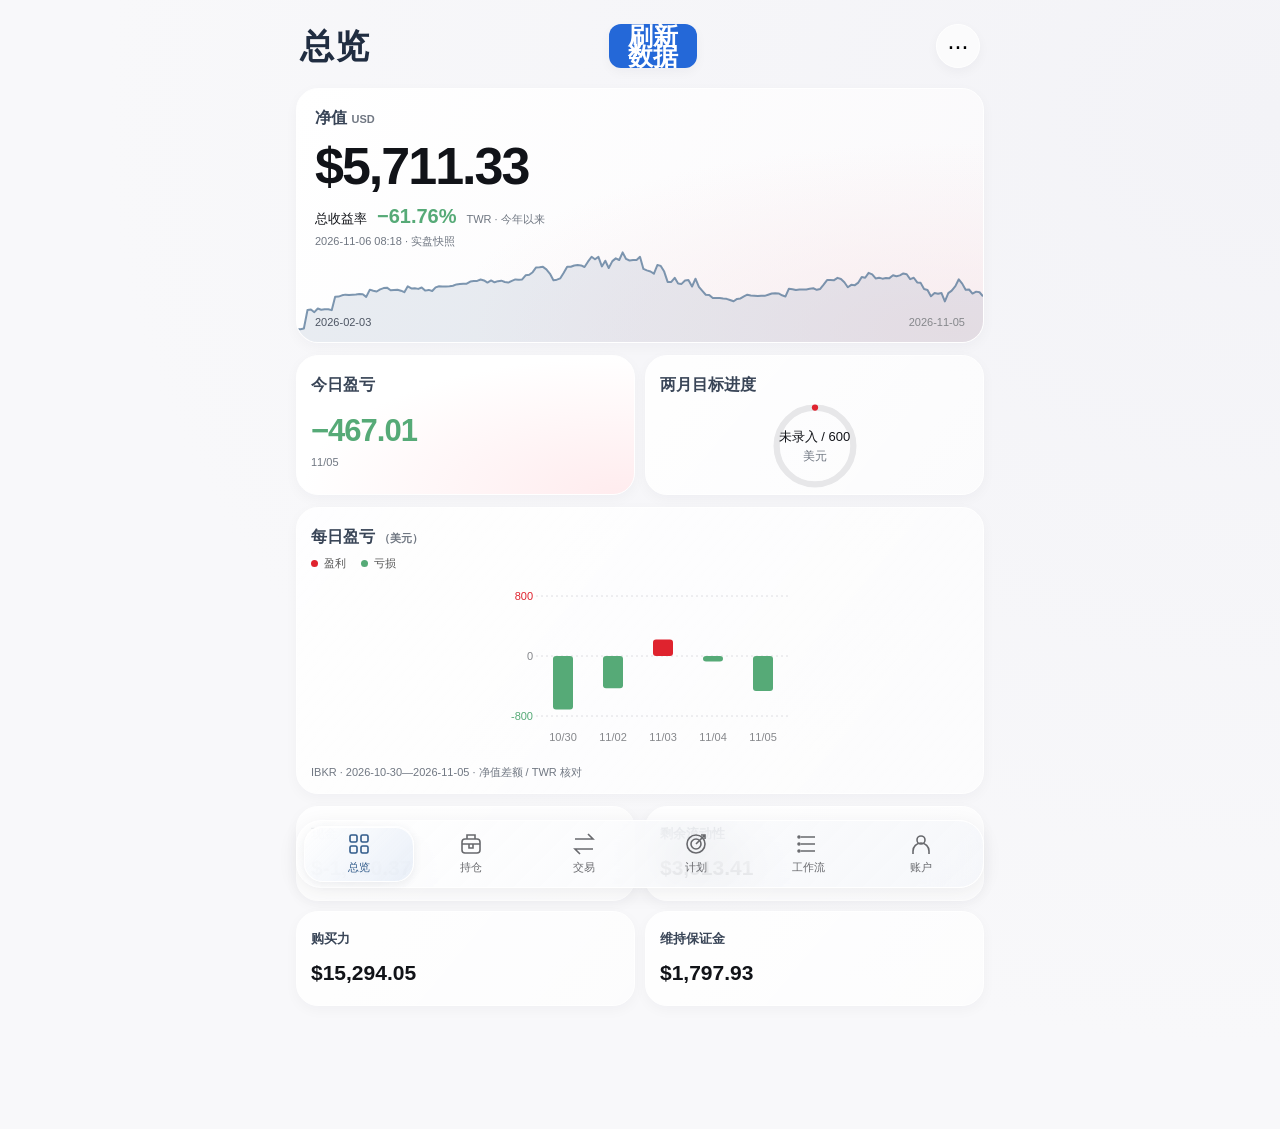
==== index.html @ 6531b828 "Publish 2026-11-06" ====
<!doctype html>
<html lang="zh-CN"><head><meta charset="utf-8"><meta name="viewport" content="width=device-width,initial-scale=1,viewport-fit=cover"><title>IBKR 回本看板</title><link rel="icon" href="data:,"><link rel="stylesheet" href="style.css"></head>
<body><main>
<header><h1 id="heading">总览</h1><button id="refresh" type="button">刷新数据</button><button id="more" aria-label="查看账户">···</button></header>
<section id="overview" class="page">
<article class="card nav-card"><svg id="nav-curve" viewBox="0 0 340 150" preserveAspectRatio="none" role="img" aria-label="今年以来每日净值曲线"></svg><div class="label">净值 <small>USD</small></div><strong id="nav">—</strong><div class="return-row">总收益率 <strong id="total-return"></strong><small>TWR · 今年以来</small></div><div class="source" id="nav-source"></div><div class="between" id="history-range"></div></article><div class="pair"><article class="card today"><div class="label">今日盈亏</div><strong id="pnl">—</strong><small id="pnl-date"></small></article><article class="card goal"><div class="label">两月目标进度</div><div class="ring"><svg viewBox="0 0 120 120"><circle cx="60" cy="60" r="49"/><circle id="ring-progress" cx="60" cy="60" r="49"/></svg><div><b id="goal-value">— / 600</b><small>美元</small></div></div></article></div>
<article class="card chart-card"><div class="label">每日盈亏 <small>（美元）</small></div><div class="legend"><i class="red"></i>盈利 <i class="green"></i>亏损</div><div id="daily-chart"><div id="bubble" hidden></div><svg id="bars" viewBox="0 0 340 180" aria-label="每日盈亏柱状图"></svg></div><p class="source" id="daily-source"></p></article><div id="overview-metrics" class="pair"></div>

</section>
<section id="holdings" class="page" hidden><div class="section-heading">持仓快照 <small>2026-10-29</small></div><div id="positions"></div></section>
<section id="trades" class="page" hidden><div class="section-heading">最近成交 <small id="trade-count"></small></div><p class="source">北京时间（UTC+8）· USD · 分笔成交完整保留</p><div id="executions"></div><button id="trade-more" class="load-more">更多 · 查看更早成交</button><div id="older-executions"></div><p id="trade-source" class="source"></p></section>
<section id="plan" class="page" hidden><div class="section-heading">今日交易计划 <small id="plan-date"></small></div><div id="trade-cards" class="pair"></div><div class="section-heading">两月计划 <small>10/30–12/30</small></div><article class="card progress-card"><div class="progress-track"><div id="progress-fill"></div></div><div class="between"><span id="plan-progress">收益未录入</span><span>目标日期 12/30</span></div><h2>基准 $300–600</h2><p>挑战 $2,000 <span class="muted">· 1R = $30</span></p></article><div class="section-heading">周里程碑</div><article class="card" id="weeks"></article></section>
<section id="workflow" class="page" hidden>
<div class="section-heading">操作工作流 <small>交易日 SOP</small></div><div class="pair workflow-summary"><article class="card"><div class="label">风控</div><p>1R = $30；每晚最多 2 笔；日亏损止损 $60。</p><p>禁止交易、做空或减持长期持仓 QQQ 与 GOOGL；会话不健康不开新仓。</p></article><article class="card"><div class="label">节奏 · 北京时间</div><p>交易日约 20:00 开始夜盘值守，成交即时报；盘前、收盘后同步看板。</p><p>每天 08:30 私聊日报；周六周复盘代替早报。</p></article></div>
<div class="section-heading">七步时间线</div><div class="workflow-timeline">
<article class="card workflow-step"><span class="step-number">1</span><h2>盘前研究与计划</h2><ul><li>华尔街美股专家 / AI 调研候选，CEO 汇总当日交易计划并写入看板。</li><li>2026-10-30 至 2026-12-30：基准 $300–600，挑战 $2,000；1R = $30。</li><li>只统计团队经 CEO 核准后执行的成交；用户本人交易不计入两月进度。</li></ul><button data-goto="plan">查看今日交易计划 →</button></article>
<article class="card workflow-step"><span class="step-number">2</span><h2>登录与会话</h2><ul><li>交易日需要可用的 Client Portal 会话。</li><li>把手机挑战码数字发给用户；用户在 IBKR Mobile（头像 → Two-Factor Authentication）生成应答并回复后再填入登录，不截图给用户。</li><li>登录后保持有界面浏览器窗口打开；确认会话就绪后再 init。会话不健康时不得开新仓。</li></ul></article>
<article class="card workflow-step"><span class="step-number">3</span><h2>核准与自动下单</h2><ul><li>只有 CEO 核准的交易单才能下；执行端通过已登录会话使用 Client Portal Web API 自动提交括号单 / 保护单。</li><li>括号子单只用 parentId，不加 isSingleGroup；提交后及成交后 60 秒内核实保护有效。</li><li>每晚最多 2 笔；日亏损上限 $60。避开开盘后前 15 分钟和收盘前 60 分钟；VWAP＋量能确认后等回踩再进。</li><li>兑现收益并限制耗时：1R 减半、余仓止损移至保本。可整股分批时分成两份独立 bracket，第一份目标 1R，第二份目标 2R；第一份确认成交后，将第二份止损改到余仓实际入场均价附近。</li><li>禁止交易、做空或减持用户长期持有的 QQQ 和 GOOGL；PDT 限制已解除。</li><li>成交后立刻私聊通知用户，不攒到早报。</li></ul></article>
<article class="card workflow-step"><span class="step-number">4</span><h2>盘中值守</h2><ul><li>交易日约 20:00（北京时间）开始夜盘值守；成交或故障立刻汇报。</li><li>盈利要落袋，避免浮盈变亏。</li></ul></article>
<article class="card workflow-step"><span class="step-number">5</span><h2>看板同步</h2><ul><li>盘前、收盘后同步净值、持仓和盈亏到回本页。</li></ul></article>
<article class="card workflow-step"><span class="step-number">6</span><h2>盘后复盘</h2><ul><li>对照计划与实际成交；已实现盈亏按标的拆开看来源。</li><li>每天 08:30 私聊汇报账户结果和计划进度；周六由周复盘代替。</li></ul><button data-goto="trades">查看最近成交 →</button><button data-goto="account" data-target="source-card">查看盈亏来源 / 复盘 →</button></article>
<article class="card workflow-step"><span class="step-number">7</span><h2>每周复盘</h2><ul><li>周六用周复盘代替早报。</li><li>历史账单复盘：1x 正股历史胜率较好；主要亏损来自 2x ETF 追高与死扛。历史复盘不代表当前胜率。</li></ul><button data-goto="account" data-target="legacy-review">查看旧版账单复盘 →</button></article>
</div></section>
<section id="account" class="page" hidden><div class="section-heading">账户指标 <small>USD</small></div><article class="card" id="account-metrics"></article><div class="section-heading">分析亏损和盈利来源</div><article class="card" id="source-card"><p class="source">IBKR 今年以来成交 · 按标的汇总券商已实现盈亏；不含未实现盈亏，不等同账户总收益。</p><p class="src-net">已实现净额 <b id="source-total">—</b></p><h3 class="donut-title">盈利来源</h3><div class="donut-wrap"><svg id="profit-donut" class="src-donut" viewBox="0 0 120 120" role="img" aria-label="已实现盈利来源环形图"></svg><div class="donut-center"><small>盈利合计</small><b id="profit-total">—</b></div></div><div id="profit-legend" class="src-legend"></div><h3 class="donut-title">亏损来源</h3><div class="donut-wrap"><svg id="loss-donut" class="src-donut" viewBox="0 0 120 120" role="img" aria-label="已实现亏损来源环形图"></svg><div class="donut-center"><small>亏损合计</small><b id="loss-total">—</b></div></div><div id="loss-legend" class="src-legend"></div><button id="source-more" class="load-more" aria-expanded="false">更多 · 查看全部标的明细</button><div id="source-detail" hidden><h2>已实现亏损来源</h2><div id="loss-sources"></div><h2>已实现盈利来源</h2><div id="profit-sources"></div></div><details id="legacy-review"><summary>旧版账单复盘</summary><p>旧版记录：1x 正股（META / GOOG / TSLA / DELL）历史胜率高；主要亏损来自 2x ETF 追高与死扛。</p><p class="source">恢复自 site_bak_redo/index.html 的账单教训与已实现来源模块。属于历史复盘，不代表当前胜率；上方数值已用本次真实成交更新。</p></details></article></section><p id="status" role="status"></p><div id="refresh-toast" role="status" aria-live="polite" hidden></div></main>
<nav class="tabs" aria-label="主导航"><button data-page="overview" aria-selected="true"><svg viewBox="0 0 24 24"><rect x="3" y="3" width="7" height="7" rx="1.5"/><rect x="14" y="3" width="7" height="7" rx="1.5"/><rect x="3" y="14" width="7" height="7" rx="1.5"/><rect x="14" y="14" width="7" height="7" rx="1.5"/></svg>总览</button><button data-page="holdings"><svg viewBox="0 0 24 24"><rect x="3" y="7" width="18" height="14" rx="3"/><path d="M8 7V3h8v4M3 12h18M10 12v4h4v-4"/></svg>持仓</button><button data-page="trades"><svg viewBox="0 0 24 24"><path d="M3 7h18l-5-5M21 17H3l5 5"/></svg>交易</button><button data-page="plan"><svg viewBox="0 0 24 24"><circle cx="12" cy="12" r="9"/><circle cx="12" cy="12" r="5"/><path d="m12 12 9-9M17 3h4v4"/></svg>计划</button><button data-page="workflow" aria-selected="false"><svg viewBox="0 0 24 24"><path d="M5 5h14M5 12h14M5 19h14"/><circle cx="3" cy="5" r="1"/><circle cx="3" cy="12" r="1"/><circle cx="3" cy="19" r="1"/></svg>工作流</button><button data-page="account" aria-selected="false"><svg viewBox="0 0 24 24"><circle cx="12" cy="8" r="4"/><path d="M4 22v-3a8 8 0 0 1 16 0v3"/></svg>账户</button></nav><script src="app.js"></script></body></html>
---- style.css ----
:root{--red:#df232e;--green:#56aa77;--blue:#3478ed;--muted:#85878b;--ink:#111318}*{box-sizing:border-box;min-width:0}body{margin:0;background:radial-gradient(at 100% 10%,#f3f3f7,transparent 65%),#f8f8fa;color:var(--ink);font:15px/1.5 -apple-system,BlinkMacSystemFont,"Segoe UI","Microsoft YaHei","PingFang SC",sans-serif}main{max-width:720px;margin:auto;padding:30px 16px 115px}header{display:flex;align-items:center;justify-content:space-between;margin:0 4px 20px}h1{font-size:34px;line-height:1.2;margin:0;letter-spacing:1px}button{font:inherit;cursor:pointer}header button{border:1px solid white;background:#ffffffa8;box-shadow:0 4px 12px #2020300a;border-radius:50%;width:42px;height:42px;font-size:25px;line-height:20px}h2{font-size:18px;margin:16px 0 3px}p{margin:8px 0}.card{background:linear-gradient(130deg,#ffffffed,#ffffffa0);border:1px solid #fff;border-radius:22px;padding:17px 14px;margin:12px 0;box-shadow:0 4px 14px #25253709;overflow:hidden}.label{font-size:16px;color:#4d4f53}.nav-card{height:210px;padding:20px;position:relative;background:radial-gradient(ellipse at 96% 95%,#f7e4e7aa,transparent 55%),linear-gradient(120deg,#fff,#faf9fb)}.nav-card>strong{display:block;font-size:52px;letter-spacing:-2px;line-height:1.25;margin-top:13px;font-weight:650}.source,small{font-size:11px;color:var(--muted)}.nav-foot{display:flex;justify-content:space-between;font-size:11px;color:var(--muted);margin-top:18px}.pair{display:grid;grid-template-columns:1fr 1fr;gap:10px}.pair>.card{margin:0}.today,.goal{height:154px}.today{background:radial-gradient(ellipse at 95% 100%,#ffe5e8bb,transparent 70%),#fff}.today>strong{display:block;font-size:31px;letter-spacing:-1px;margin-top:20px;line-height:1.2}.today>small{display:block;margin-top:5px}.profit{color:var(--red)}.loss{color:var(--green)}.ring{width:106px;height:106px;margin:2px auto 0;position:relative}.ring svg{width:100%;height:100%;transform:rotate(-90deg)}.ring circle{fill:none;stroke:#e7e7e9;stroke-width:8}.ring #ring-progress{stroke:var(--red);stroke-linecap:round;stroke-dasharray:0 308}.ring>div{position:absolute;inset:0;display:flex;flex-direction:column;align-items:center;justify-content:center}.ring b{font-size:15px;font-weight:500}.ring small{font-size:12px}.chart-card{margin-top:12px;padding-bottom:12px}.legend{display:flex;align-items:center;gap:6px;font-size:11px;color:#555;margin-top:6px}.legend i{width:7px;height:7px;border-radius:50%}.legend .green{margin-left:9px}.red{background:var(--red)}.green{background:var(--green)}#daily-chart{position:relative;margin-top:4px}#bars{width:100%;display:block;overflow:visible}#bars text{font:11px sans-serif;fill:#85878b}#bars .bar{cursor:pointer;transition:opacity .2s,transform .2s}#bars.selected .bar{opacity:.2}#bars.selected .bar.active{opacity:1}#bubble{position:absolute;z-index:2;left:50%;top:0;transform:translateX(-50%);background:#fff;padding:6px 12px;border-radius:12px;box-shadow:0 4px 15px #0001;font-size:13px;pointer-events:none;color:var(--red)}.tabs{position:fixed;z-index:5;bottom:max(12px,env(safe-area-inset-bottom));left:50%;transform:translateX(-50%);width:calc(100% - 32px);max-width:688px;display:grid;grid-template-columns:repeat(6,minmax(0,1fr));gap:2px;padding:5px 7px;background:#fffffff0;border:1px solid white;border-radius:25px;box-shadow:0 5px 20px #25253712;backdrop-filter:blur(15px)}.tabs button{border:0;background:transparent;color:#68696d;border-radius:19px;display:flex;align-items:center;flex-direction:column;gap:3px;min-height:56px;justify-content:center;font-size:12px}.tabs svg{width:24px;height:24px;fill:none;stroke:currentColor;stroke-width:1.6}.tabs button:first-child svg{fill:currentColor;stroke:none}.tabs button[aria-selected=true]{color:var(--red);background:#fce9ec}.tabs button[data-page=plan][aria-selected=true]{color:var(--blue);background:#edf2ff}.section-heading{font-size:18px;margin:23px 3px 12px;display:flex;align-items:center;justify-content:space-between}.section-heading:first-child{margin-top:0}.section-heading small{font-size:12px}.ticker{display:flex;align-items:center;gap:8px}.ticker b{background:#191a1d;color:white;border-radius:10px;padding:12px 7px;font-size:13px}.trade-card{padding:13px 10px;background:linear-gradient(130deg,#fff0f2,#fff)}.trade-card:nth-child(2){background:linear-gradient(130deg,#edf7f0,#fff)}.trade-card .ticker span{font-size:13px}.prices{display:grid;grid-template-columns:repeat(3,1fr);text-align:center;gap:2px;border-top:1px solid #ddd;margin-top:15px;padding-top:12px}.prices small{display:block;font-size:11px}.prices span{font-size:12px}.trade-card footer{font-size:11px;color:var(--green);text-align:center;margin-top:17px}.progress-card{background:linear-gradient(130deg,#f6f9ff,#fff)}.progress-track{height:16px;background:#e9ecf2;border-radius:20px;margin:2px 0 12px;overflow:hidden}#progress-fill{height:100%;background:var(--blue);transform-origin:left;transform:scaleX(0)}.between{display:flex;justify-content:space-between;font-size:11px;color:var(--blue)}.between span+span{color:var(--muted)}.muted{color:var(--muted)}#win-rate{font-size:13px}.week{display:flex;align-items:center;gap:10px;padding:12px 0;border-bottom:1px solid #eee;font-size:13px}.week:last-child{border:0}.week:before{content:'';width:14px;height:14px;border:1px solid #cbd2df;border-radius:50%;flex-shrink:0}.week small{margin-left:auto;text-align:right}.position{display:flex;justify-content:space-between;align-items:center}.position strong{font-size:19px}.position small{display:block}.metric{display:flex;justify-content:space-between;padding:9px 0;border-bottom:1px solid #eee}.raw{white-space:pre-wrap;overflow-wrap:anywhere;font:12px/1.7 inherit}summary{cursor:pointer;font-size:14px;min-height:26px}details[open]>summary{margin-bottom:12px}a{color:var(--blue)}[hidden]{display:none!important}:focus-visible{outline:2px solid var(--blue);outline-offset:4px}button:active{transform:scale(.97)}@media(prefers-reduced-motion:reduce){}@media(min-width:600px){main{padding-top:40px}.nav-card{height:240px}.nav-card>strong{font-size:64px}.today,.goal{height:175px}}

.week>div>small{display:block;margin:3px 0 0;text-align:left}

/* Mobile bounds and compact cards. */
.card{overflow-wrap:anywhere}.nav-card{height:174px;padding:17px 20px;isolation:isolate}.nav-card>strong{font-size:clamp(39px,12vw,52px);margin-top:7px}.nav-foot{margin-top:9px}.nav-card>:not(svg){position:relative;z-index:1}#nav-curve{position:absolute;inset:40px 0 8px;width:100%;height:120px;z-index:0;opacity:.30;pointer-events:none}#nav-curve path{fill:none;stroke:#438c62;stroke-width:3;stroke-linejoin:round}.nav-card strong{text-shadow:0 1px 6px white}.today,.goal{height:140px}.today>strong{margin-top:15px}.ring{width:94px;height:94px}.ring b{font-size:13px}.tabs{grid-template-columns:repeat(6,minmax(0,1fr))}.tabs button{font-size:11px}#trade-cards{display:block}.trade-card{padding:14px}.plan-row{display:grid;grid-template-columns:62px minmax(0,1fr);gap:8px;border-top:1px solid #ececef;margin-top:9px;padding-top:9px;font-size:12px;line-height:1.65}.plan-row small{font-size:12px;color:#74767b}.ticker span{font-weight:600}.section-heading{gap:8px;flex-wrap:wrap}.metric{gap:10px;flex-wrap:wrap}.metric b,.position strong{font-variant-numeric:tabular-nums}.position{gap:10px}.between{gap:8px;flex-wrap:wrap}#bars{max-height:110px}summary{overflow-wrap:anywhere}.source:empty{display:none}.week>div{flex:1}.week>small{flex-shrink:0}main{padding-top:24px}#pnl-date{font-size:10px}.nav-foot span{display:none}

#overview-metrics{margin-top:12px;row-gap:10px}#overview-metrics .label{font-size:13px}#overview-metrics strong{display:block;font-size:21px;margin-top:8px}.plan-row{line-height:1.55}#trade-cards .trade-card{margin-bottom:12px}

/* FIX4: physical touch targets and immediate chart feedback. */
#more{width:44px;height:44px;min-width:44px;min-height:44px}button,a,summary{min-width:44px;min-height:44px}#pnl-date{font-size:11px}.neutral{color:var(--muted)}#bars{max-height:none;height:180px}#bars text{fill:currentColor}#bars .bar{pointer-events:none;transition:none}#bars .bar-hit{cursor:pointer;fill:transparent}#bars.selected .bar{opacity:.3}#bars.selected .active .bar{opacity:1}#bubble{white-space:nowrap;max-width:100%;font-variant-numeric:tabular-nums}#daily-source{line-height:1.6;margin-bottom:0}

#bubble.profit{color:var(--red)}#bubble.loss{color:var(--green)}#bubble.neutral{color:var(--muted)}

/* FIX5: readable hierarchy and full historical chart. */
:root{--muted:#727680}.label{color:#394557;font-weight:600}.section-heading{color:#29394e;font-weight:650}h1{color:#202d41}.source,small{color:#707782}.tabs button[aria-selected=true]{color:#315b8a;background:#eaf0f8}.tabs button:first-child svg{fill:none;stroke:currentColor;stroke-width:1.6}.nav-card{height:174px}.history-card #nav-curve{position:static;display:block;width:100%;height:150px;opacity:1;pointer-events:auto}.history-card #nav-curve path{stroke:#547697;stroke-width:2;fill:none}.return-row{display:flex;align-items:baseline;gap:10px;margin-top:12px;font-size:13px;flex-wrap:wrap}.return-row strong{font-size:26px}.return-row small{font-size:11px}.history-card .between{color:#707782}.load-more{width:100%;border:1px solid #d3dce7;border-radius:14px;background:#edf2f8;color:#315b8a;padding:12px;margin:10px 0}.execution .between{font-size:16px;color:#27384b}.execution .side{font-size:12px;color:#576c85}.execution-pnl{display:flex;justify-content:space-between;gap:8px;margin:12px 0 6px;font-size:13px}.execution small{display:block}details{margin-top:18px}summary{display:flex;align-items:center;color:#315b8a}#account details p{font-size:13px;line-height:1.7}
:root{--muted:#85878b}
.section-heading>svg,.history-card>.label>svg{width:18px;height:18px;flex-shrink:0;fill:none;stroke:#547697;stroke-width:1.6;stroke-linecap:round;stroke-linejoin:round}.section-heading{justify-content:flex-start}.section-heading small{margin-left:auto}.history-card>.label{display:flex;align-items:center;gap:8px}

/* FIX6: merged NAV card, donut sources, compact trades, ticker logos. */
.nav-card{height:auto;min-height:220px;padding:17px 18px 12px;position:relative;isolation:isolate}.nav-card>:not(svg){position:relative;z-index:1}.nav-card #nav-curve{position:absolute;left:0;right:0;bottom:0;top:auto;inset:auto 0 0 0;width:100%;height:120px;opacity:1;z-index:0;pointer-events:none}.nav-card #nav-curve .area{fill:#547697;fill-opacity:.13;stroke:none}.nav-card #nav-curve .line{fill:none;stroke:#547697;stroke-width:2;vector-effect:non-scaling-stroke;stroke-opacity:.75}.nav-card>strong{margin-top:4px}.nav-card .return-row{margin-top:2px}.nav-card .return-row strong{font-size:20px}.nav-card #history-range{margin-top:34px;color:#4d5563}.nav-card .source{margin-top:2px}
.donut-wrap{position:relative;width:180px;height:180px;margin:8px auto 6px}.src-donut{width:100%;height:100%;transform:rotate(-90deg)}.src-donut circle{fill:none;stroke-width:16}.src-donut .track{stroke:#eceef1}.donut-center{position:absolute;inset:0;display:flex;flex-direction:column;align-items:center;justify-content:center}.donut-center b{font-size:20px;font-variant-numeric:tabular-nums}.legend-row{display:grid;grid-template-columns:10px minmax(0,1fr) auto auto;align-items:center;gap:8px;padding:7px 0;border-bottom:1px solid #eee;font-size:13px}.legend-row:last-child{border:0}.legend-row i{width:10px;height:10px;border-radius:50%}.legend-row strong{font-variant-numeric:tabular-nums}#source-detail h2{font-size:15px}
.execution{padding:9px 12px;margin:7px 0;border-radius:16px}.ex-head{display:flex;align-items:center;gap:8px;font-size:14px}.ex-head b{color:#27384b}.ex-head .side{font-size:11px;padding:1px 6px;border-radius:6px;background:#edf2f8;color:#576c85;flex-shrink:0}.ex-head .ex-qty{font-size:12px;color:#4d5563;flex:1;font-variant-numeric:tabular-nums;white-space:nowrap;overflow:hidden;text-overflow:ellipsis}.ex-head strong{margin-left:auto;font-size:14px;font-variant-numeric:tabular-nums;flex-shrink:0}.execution small{display:block;margin-top:2px;font-size:11px;line-height:1.4}
.ticker .logo,.ticker .logo-fallback{width:32px;height:32px;border-radius:50%;flex-shrink:0;object-fit:contain;background:#fff;box-shadow:0 0 0 1px #e4e6ea}.ticker .logo-fallback{display:inline-flex;align-items:center;justify-content:center;color:#fff;font-style:normal;font-weight:700;font-size:15px;box-shadow:none}
.nav-card{min-height:232px}.nav-card #nav-curve{height:96px}.nav-card #history-range{margin-top:64px}

/* FIX7: split donuts */.src-net{text-align:center;margin:4px 0 2px;font-size:14px}.src-net b{font-size:17px}.donut-title{font-weight:600;margin:12px 0 0}.donut-center b{font-size:18px}

/* FIX8: detailed holdings */.pf-head{display:flex;justify-content:space-between;align-items:baseline}.pf-head strong{font-size:24px;font-variant-numeric:tabular-nums}.mgrid{display:grid;grid-template-columns:1fr 1fr;gap:6px 14px;margin-top:10px}.mcell{display:flex;justify-content:space-between;gap:6px;border-bottom:1px solid #f0f1f3;padding:4px 0;font-size:13px}.mcell span{color:var(--muted);white-space:nowrap}.mcell b{font-variant-numeric:tabular-nums;text-align:right;overflow-wrap:anywhere}.pos-top{display:flex;justify-content:space-between;align-items:center;gap:8px}.pos-top small{display:block;color:var(--muted);font-size:12px}.pos-price{text-align:right}.pos-price strong{font-size:18px;font-variant-numeric:tabular-nums}.pos-price small.profit{color:var(--red)}.pos-price small.loss{color:var(--green)}

/* FIX9: trades grouped by US session date */.trade-day{margin-bottom:6px}.day-head{position:sticky;top:0;z-index:5;display:flex;align-items:baseline;gap:8px;padding:9px 4px 7px;background:rgba(248,248,250,.94);backdrop-filter:blur(8px);border-bottom:1px solid #e6e8ec;margin-bottom:8px}.day-head b{font-size:15px}.day-head .day-count{color:var(--muted);font-size:13px}.day-head strong{margin-left:auto;font-size:14px;font-variant-numeric:tabular-nums}

/* FIX9b: donut tap highlight */.src-donut .seg{cursor:pointer;transition:transform .2s ease,stroke-width .2s ease,opacity .2s ease;transform-box:view-box}.src-donut.has-sel .seg{opacity:.4}.src-donut.has-sel .seg.sel{opacity:1;stroke-width:21}.src-legend .legend-row{min-height:44px;cursor:pointer;border-radius:10px;transition:background .2s ease,opacity .2s ease}.src-legend .legend-row.sel{background:#f2f3f6}.src-legend:has(.sel) .legend-row:not(.sel){opacity:.55}.donut-center{pointer-events:none}.donut-center small{max-width:110px;text-align:center}@media (prefers-reduced-motion:reduce){.src-donut .seg,.src-legend .legend-row{transition:none}}

/* FIX10: selected segment keeps its color */.src-donut.has-sel .seg{opacity:.35}.src-donut.has-sel .seg.sel{opacity:1;stroke-width:21;filter:saturate(1.3) brightness(.88)}.src-donut .seg{transition:transform .2s ease,stroke-width .2s ease,opacity .2s ease,filter .2s ease}@media (prefers-reduced-motion:reduce){.src-donut .seg{transition:none}}

/* Account cards flow without reserved cells or doubled margins. */
#account{display:grid;grid-template-columns:minmax(0,1fr);gap:12px}#account>.card,#account>.section-heading{margin:0}#account>.card+.section-heading{margin-top:11px}


/* Liquid glass navigation: only the pill transform changes while scrubbing. */
.tabs{touch-action:none;user-select:none;-webkit-user-select:none;-webkit-touch-callout:none;isolation:isolate;background:linear-gradient(135deg,#ffffffd9,#f3f5f9bd);backdrop-filter:blur(24px) saturate(1.6);-webkit-backdrop-filter:blur(24px) saturate(1.6)}
.tab-pill{position:absolute;left:0;top:5px;bottom:5px;z-index:0;pointer-events:none;border-radius:19px;background:linear-gradient(135deg,#ffffffdf,#e2eaf6b8);border:1px solid #ffffffed;box-shadow:0 2px 9px #35465d16,inset 0 1px 0 #fff;transition:transform 280ms cubic-bezier(.2,1.35,.4,1);will-change:transform}
.tabs.is-dragging .tab-pill{transition:transform 65ms linear}
.tabs button{position:relative;z-index:1;min-width:0;white-space:nowrap;overflow:hidden;-webkit-tap-highlight-color:transparent}
.tabs button[aria-selected=true],.tabs button[data-page=plan][aria-selected=true]{background:transparent;color:#315b8a}
.tabs button:active{transform:none}
.card,button,summary,.legend-row{transition:transform 240ms cubic-bezier(.2,1.35,.4,1);-webkit-tap-highlight-color:transparent}
.card,button,summary,.legend-row{position:relative}
.card::after,button::after,summary::after,.legend-row::after{content:'';position:absolute;inset:0;border-radius:inherit;background:#93b2dc;opacity:0;pointer-events:none;transition:opacity 180ms ease}
.is-pressed{transform:scale(.97)}
.is-pressed::after{opacity:.08}
.tabs button::after{display:none}
.src-donut .seg{transition:transform 200ms ease,opacity 200ms ease}
.src-legend .legend-row{transition:transform 240ms cubic-bezier(.2,1.35,.4,1),opacity 200ms ease}
@media(prefers-reduced-motion:reduce){
 *,*:before,*:after{animation:none!important;transition:none!important}
 .is-pressed,button:active{transform:none}
}

.workflow-summary .card{font-size:13px}.workflow-summary p{margin:8px 0 0}.workflow-timeline{border-left:2px solid #dce5ef;margin-left:17px;padding-left:19px}.workflow-step{overflow:visible;margin:12px 0}.workflow-step h2{margin:0 0 8px}.workflow-step ul{padding-left:19px;margin:6px 0;font-size:13px;line-height:1.6}.workflow-step li+li{margin-top:5px}.step-number{position:absolute;left:-33px;top:16px;width:26px;height:26px;border-radius:50%;display:grid;place-items:center;background:#eaf0f8;color:#315b8a;font-weight:700}.workflow-step button{border:0;border-radius:12px;background:#edf2f8;color:#315b8a;padding:8px 12px;margin:4px 4px 0 0;font-size:13px}@media(max-width:380px){.tabs button{font-size:10px}.workflow-summary{grid-template-columns:1fr}}

#refresh{min-height:44px;min-width:88px;padding:0 16px;border:0;border-radius:12px;background:#2468d8;color:white;font-weight:700;cursor:pointer}#refresh:disabled{opacity:.65;cursor:wait}#refresh-toast{position:fixed;z-index:100;left:50%;bottom:90px;transform:translateX(-50%);width:max-content;max-width:calc(100vw - 32px);padding:12px 16px;border-radius:12px;background:#20242c;color:white;box-shadow:0 4px 18px #0003}#refresh-toast[hidden]{display:none}
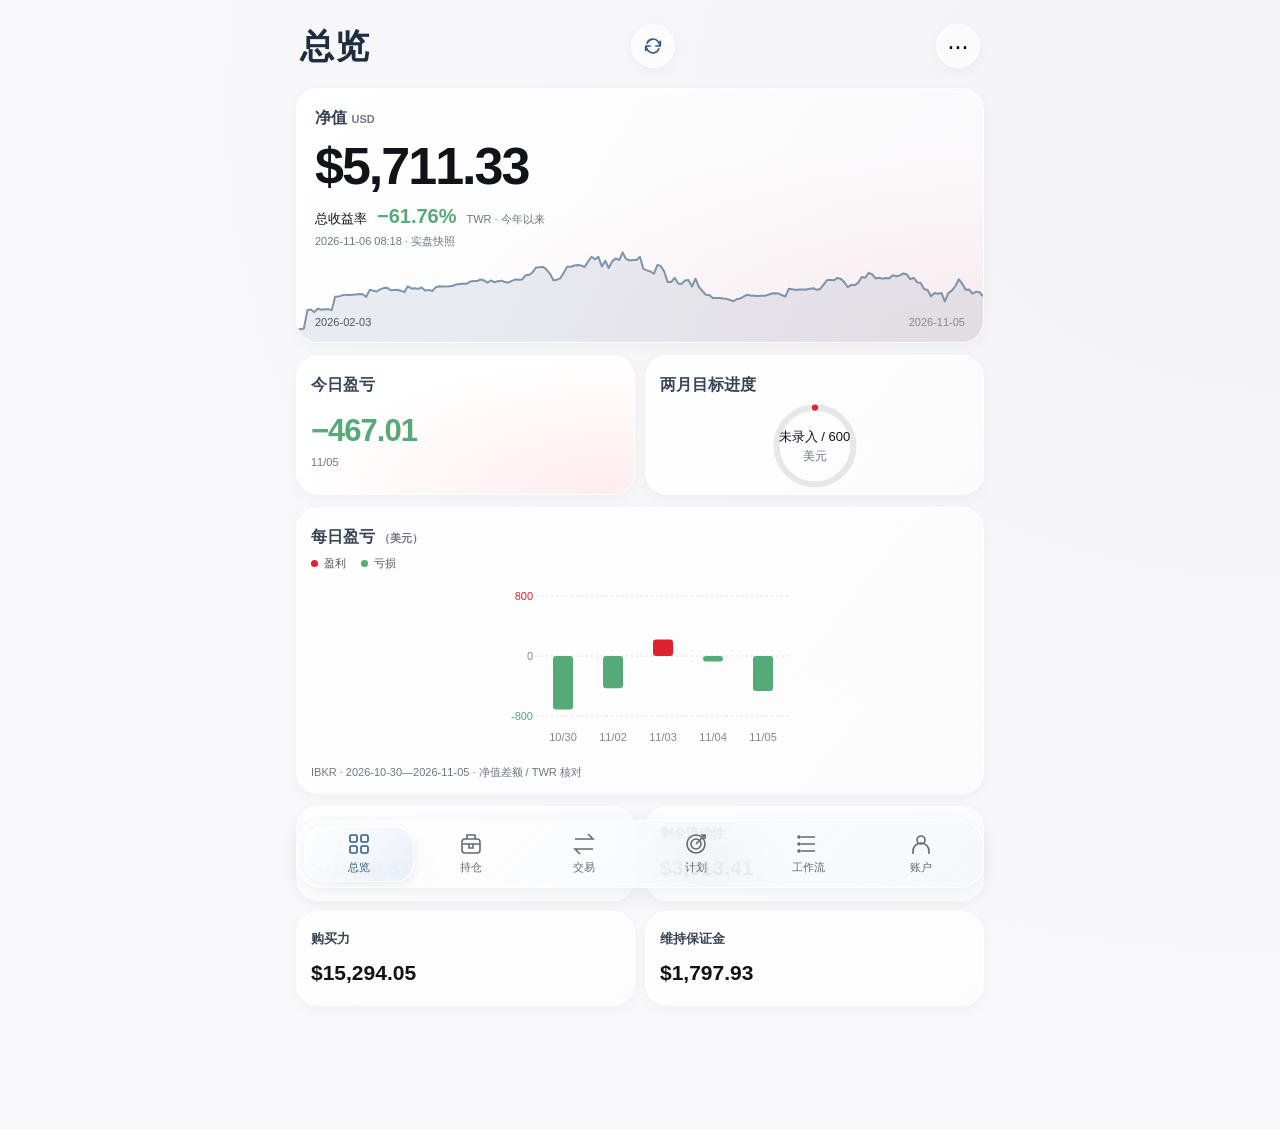
==== commit 8ba238ad: "Publish 2026-11-06" ====
--- a/index.html
+++ b/index.html
@@ -1,7 +1,7 @@
 <!doctype html>
 <html lang="zh-CN"><head><meta charset="utf-8"><meta name="viewport" content="width=device-width,initial-scale=1,viewport-fit=cover"><title>IBKR 回本看板</title><link rel="icon" href="data:,"><link rel="stylesheet" href="style.css"></head>
 <body><main>
-<header><h1 id="heading">总览</h1><button id="refresh" type="button">刷新数据</button><button id="more" aria-label="查看账户">···</button></header>
+<header><h1 id="heading">总览</h1><button id="refresh" type="button" aria-label="刷新数据" title="刷新数据"><svg viewBox="0 0 24 24" aria-hidden="true"><path d="M20 7v5h-5M4 17v-5h5M5.6 9a7 7 0 0 1 12-2L20 12M4 12l2.4 5a7 7 0 0 0 12-2"/></svg></button><button id="more" aria-label="查看账户">···</button></header>
 <section id="overview" class="page">
 <article class="card nav-card"><svg id="nav-curve" viewBox="0 0 340 150" preserveAspectRatio="none" role="img" aria-label="今年以来每日净值曲线"></svg><div class="label">净值 <small>USD</small></div><strong id="nav">—</strong><div class="return-row">总收益率 <strong id="total-return"></strong><small>TWR · 今年以来</small></div><div class="source" id="nav-source"></div><div class="between" id="history-range"></div></article><div class="pair"><article class="card today"><div class="label">今日盈亏</div><strong id="pnl">—</strong><small id="pnl-date"></small></article><article class="card goal"><div class="label">两月目标进度</div><div class="ring"><svg viewBox="0 0 120 120"><circle cx="60" cy="60" r="49"/><circle id="ring-progress" cx="60" cy="60" r="49"/></svg><div><b id="goal-value">— / 600</b><small>美元</small></div></div></article></div>
 <article class="card chart-card"><div class="label">每日盈亏 <small>（美元）</small></div><div class="legend"><i class="red"></i>盈利 <i class="green"></i>亏损</div><div id="daily-chart"><div id="bubble" hidden></div><svg id="bars" viewBox="0 0 340 180" aria-label="每日盈亏柱状图"></svg></div><p class="source" id="daily-source"></p></article><div id="overview-metrics" class="pair"></div>
--- a/style.css
+++ b/style.css
@@ -60,4 +60,4 @@
 
 .workflow-summary .card{font-size:13px}.workflow-summary p{margin:8px 0 0}.workflow-timeline{border-left:2px solid #dce5ef;margin-left:17px;padding-left:19px}.workflow-step{overflow:visible;margin:12px 0}.workflow-step h2{margin:0 0 8px}.workflow-step ul{padding-left:19px;margin:6px 0;font-size:13px;line-height:1.6}.workflow-step li+li{margin-top:5px}.step-number{position:absolute;left:-33px;top:16px;width:26px;height:26px;border-radius:50%;display:grid;place-items:center;background:#eaf0f8;color:#315b8a;font-weight:700}.workflow-step button{border:0;border-radius:12px;background:#edf2f8;color:#315b8a;padding:8px 12px;margin:4px 4px 0 0;font-size:13px}@media(max-width:380px){.tabs button{font-size:10px}.workflow-summary{grid-template-columns:1fr}}
 
-#refresh{min-height:44px;min-width:88px;padding:0 16px;border:0;border-radius:12px;background:#2468d8;color:white;font-weight:700;cursor:pointer}#refresh:disabled{opacity:.65;cursor:wait}#refresh-toast{position:fixed;z-index:100;left:50%;bottom:90px;transform:translateX(-50%);width:max-content;max-width:calc(100vw - 32px);padding:12px 16px;border-radius:12px;background:#20242c;color:white;box-shadow:0 4px 18px #0003}#refresh-toast[hidden]{display:none}
+#refresh{width:44px;height:44px;min-width:44px;min-height:44px;padding:11px;border:0;border-radius:50%;background:rgba(255,255,255,.7);color:#315b8a;cursor:pointer}#refresh svg{width:22px;height:22px;fill:none;stroke:currentColor;stroke-width:1.8;stroke-linecap:round;stroke-linejoin:round}#refresh.busy svg{animation:refresh-spin 1s linear infinite}@keyframes refresh-spin{to{transform:rotate(360deg)}}#refresh:disabled{opacity:.65;cursor:wait}#refresh-toast{position:fixed;z-index:100;left:50%;bottom:90px;transform:translateX(-50%);width:max-content;max-width:calc(100vw - 32px);padding:12px 16px;border-radius:12px;background:#20242c;color:white;box-shadow:0 4px 18px #0003}#refresh-toast[hidden]{display:none}
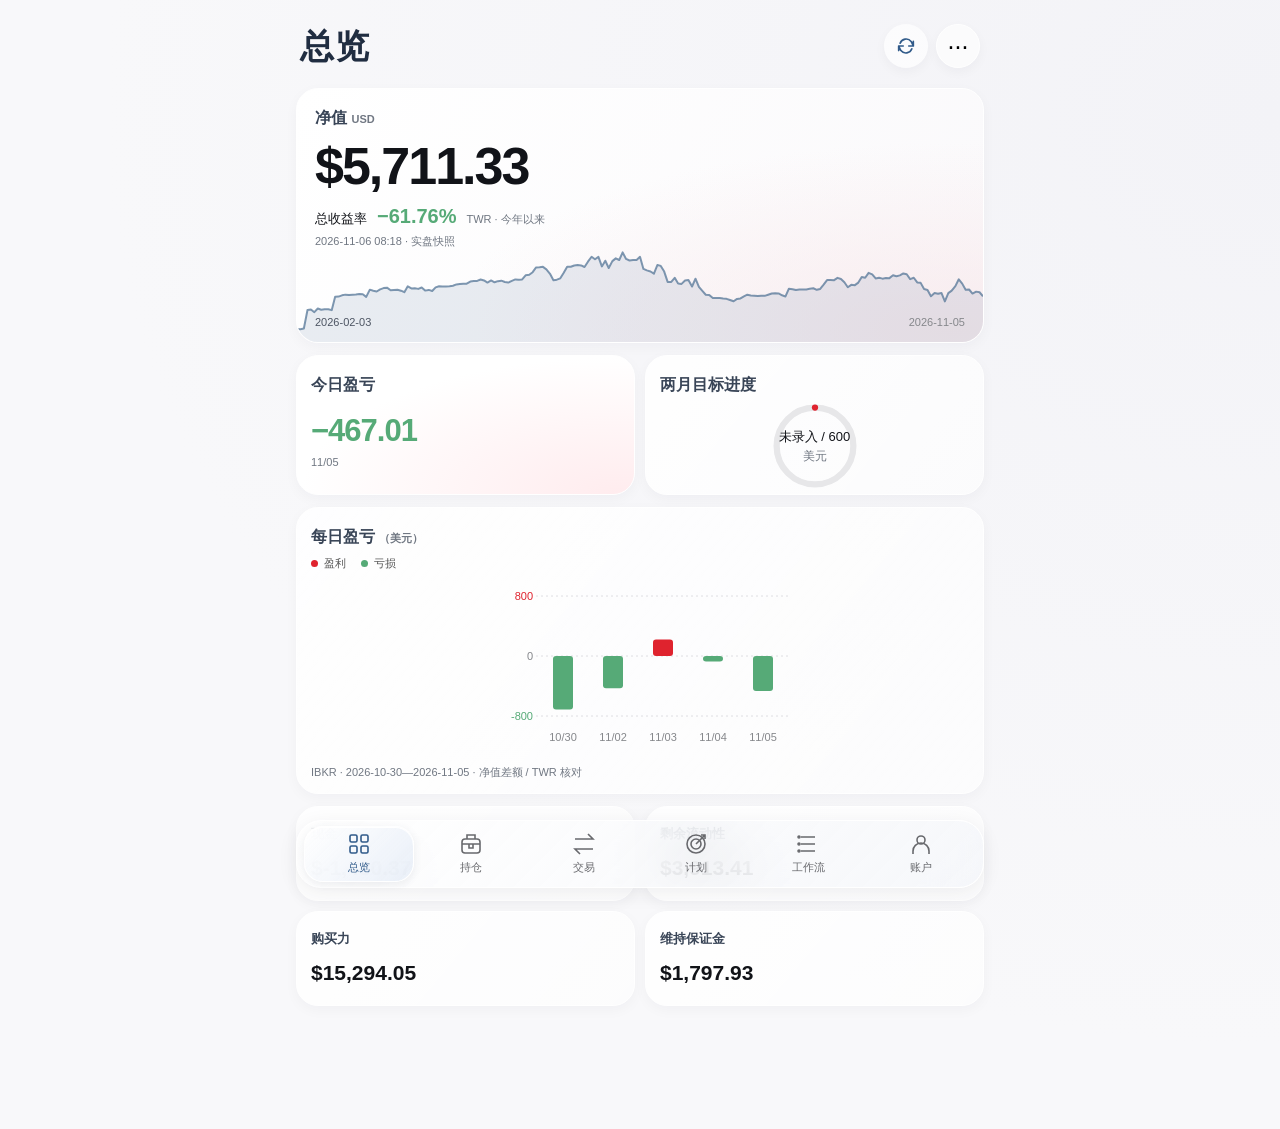
==== commit 6fb39f37: "Publish 2026-11-06" ====
--- a/index.html
+++ b/index.html
@@ -1,7 +1,7 @@
 <!doctype html>
 <html lang="zh-CN"><head><meta charset="utf-8"><meta name="viewport" content="width=device-width,initial-scale=1,viewport-fit=cover"><title>IBKR 回本看板</title><link rel="icon" href="data:,"><link rel="stylesheet" href="style.css"></head>
 <body><main>
-<header><h1 id="heading">总览</h1><button id="refresh" type="button" aria-label="刷新数据" title="刷新数据"><svg viewBox="0 0 24 24" aria-hidden="true"><path d="M20 7v5h-5M4 17v-5h5M5.6 9a7 7 0 0 1 12-2L20 12M4 12l2.4 5a7 7 0 0 0 12-2"/></svg></button><button id="more" aria-label="查看账户">···</button></header>
+<header><h1 id="heading">总览</h1><div class="header-actions"><button id="refresh" type="button" aria-label="刷新数据" title="刷新数据"><svg viewBox="0 0 24 24" aria-hidden="true"><path d="M20 7v5h-5M4 17v-5h5M5.6 9a7 7 0 0 1 12-2L20 12M4 12l2.4 5a7 7 0 0 0 12-2"/></svg></button><button id="more" aria-label="查看账户">···</button></div></header>
 <section id="overview" class="page">
 <article class="card nav-card"><svg id="nav-curve" viewBox="0 0 340 150" preserveAspectRatio="none" role="img" aria-label="今年以来每日净值曲线"></svg><div class="label">净值 <small>USD</small></div><strong id="nav">—</strong><div class="return-row">总收益率 <strong id="total-return"></strong><small>TWR · 今年以来</small></div><div class="source" id="nav-source"></div><div class="between" id="history-range"></div></article><div class="pair"><article class="card today"><div class="label">今日盈亏</div><strong id="pnl">—</strong><small id="pnl-date"></small></article><article class="card goal"><div class="label">两月目标进度</div><div class="ring"><svg viewBox="0 0 120 120"><circle cx="60" cy="60" r="49"/><circle id="ring-progress" cx="60" cy="60" r="49"/></svg><div><b id="goal-value">— / 600</b><small>美元</small></div></div></article></div>
 <article class="card chart-card"><div class="label">每日盈亏 <small>（美元）</small></div><div class="legend"><i class="red"></i>盈利 <i class="green"></i>亏损</div><div id="daily-chart"><div id="bubble" hidden></div><svg id="bars" viewBox="0 0 340 180" aria-label="每日盈亏柱状图"></svg></div><p class="source" id="daily-source"></p></article><div id="overview-metrics" class="pair"></div>
--- a/style.css
+++ b/style.css
@@ -61,3 +61,5 @@
 .workflow-summary .card{font-size:13px}.workflow-summary p{margin:8px 0 0}.workflow-timeline{border-left:2px solid #dce5ef;margin-left:17px;padding-left:19px}.workflow-step{overflow:visible;margin:12px 0}.workflow-step h2{margin:0 0 8px}.workflow-step ul{padding-left:19px;margin:6px 0;font-size:13px;line-height:1.6}.workflow-step li+li{margin-top:5px}.step-number{position:absolute;left:-33px;top:16px;width:26px;height:26px;border-radius:50%;display:grid;place-items:center;background:#eaf0f8;color:#315b8a;font-weight:700}.workflow-step button{border:0;border-radius:12px;background:#edf2f8;color:#315b8a;padding:8px 12px;margin:4px 4px 0 0;font-size:13px}@media(max-width:380px){.tabs button{font-size:10px}.workflow-summary{grid-template-columns:1fr}}
 
 #refresh{width:44px;height:44px;min-width:44px;min-height:44px;padding:11px;border:0;border-radius:50%;background:rgba(255,255,255,.7);color:#315b8a;cursor:pointer}#refresh svg{width:22px;height:22px;fill:none;stroke:currentColor;stroke-width:1.8;stroke-linecap:round;stroke-linejoin:round}#refresh.busy svg{animation:refresh-spin 1s linear infinite}@keyframes refresh-spin{to{transform:rotate(360deg)}}#refresh:disabled{opacity:.65;cursor:wait}#refresh-toast{position:fixed;z-index:100;left:50%;bottom:90px;transform:translateX(-50%);width:max-content;max-width:calc(100vw - 32px);padding:12px 16px;border-radius:12px;background:#20242c;color:white;box-shadow:0 4px 18px #0003}#refresh-toast[hidden]{display:none}
+
+.header-actions{display:flex;align-items:center;gap:8px;}
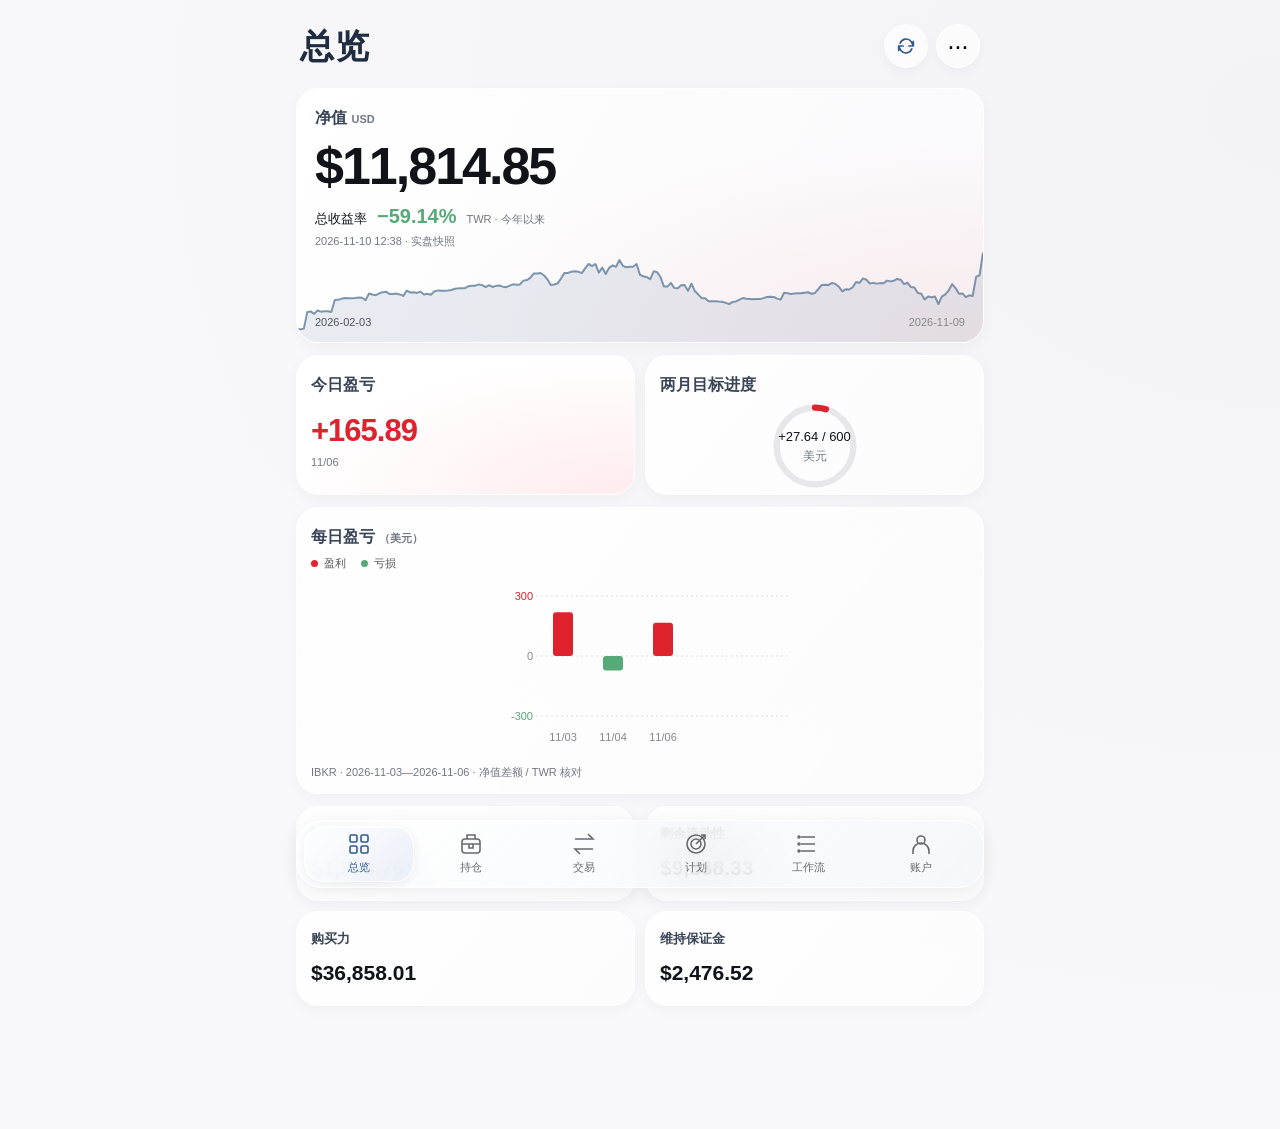
==== commit ed5173f8: "Publish 2026-11-10" ====
--- a/index.html
+++ b/index.html
@@ -7,9 +7,9 @@
 <article class="card chart-card"><div class="label">每日盈亏 <small>（美元）</small></div><div class="legend"><i class="red"></i>盈利 <i class="green"></i>亏损</div><div id="daily-chart"><div id="bubble" hidden></div><svg id="bars" viewBox="0 0 340 180" aria-label="每日盈亏柱状图"></svg></div><p class="source" id="daily-source"></p></article><div id="overview-metrics" class="pair"></div>
 
 </section>
-<section id="holdings" class="page" hidden><div class="section-heading">持仓快照 <small>2026-10-29</small></div><div id="positions"></div></section>
+<section id="holdings" class="page" hidden><div class="section-heading">持仓快照 <small>2026-11-10</small></div><div id="positions"></div></section>
 <section id="trades" class="page" hidden><div class="section-heading">最近成交 <small id="trade-count"></small></div><p class="source">北京时间（UTC+8）· USD · 分笔成交完整保留</p><div id="executions"></div><button id="trade-more" class="load-more">更多 · 查看更早成交</button><div id="older-executions"></div><p id="trade-source" class="source"></p></section>
-<section id="plan" class="page" hidden><div class="section-heading">今日交易计划 <small id="plan-date"></small></div><div id="trade-cards" class="pair"></div><div class="section-heading">两月计划 <small>10/30–12/30</small></div><article class="card progress-card"><div class="progress-track"><div id="progress-fill"></div></div><div class="between"><span id="plan-progress">收益未录入</span><span>目标日期 12/30</span></div><h2>基准 $300–600</h2><p>挑战 $2,000 <span class="muted">· 1R = $30</span></p></article><div class="section-heading">周里程碑</div><article class="card" id="weeks"></article></section>
+<section id="plan" class="page" hidden><div class="section-heading">今日交易计划 <small id="plan-date"></small></div><div id="trade-cards" class="pair"></div><div class="section-heading">六个月回本计划 <small>2026/11/10–2027/05/10</small></div><article class="card" id="plan6m"></article><div class="section-heading">两月计划 <small id="plan2000-status">已并入新计划</small></div><article class="card progress-card"><div class="progress-track"><div id="progress-fill"></div></div><div class="between"><span id="plan-progress">收益未录入</span><span>目标日期 12/30</span></div><h2>基准 $300–600</h2><p>挑战 $2,000 <span class="muted">· 1R = $30</span></p></article><div class="section-heading">周里程碑</div><article class="card" id="weeks"></article></section>
 <section id="workflow" class="page" hidden>
 <div class="section-heading">操作工作流 <small>交易日 SOP</small></div><div class="pair workflow-summary"><article class="card"><div class="label">风控</div><p>1R = $30；每晚最多 2 笔；日亏损止损 $60。</p><p>禁止交易、做空或减持长期持仓 QQQ 与 GOOGL；会话不健康不开新仓。</p></article><article class="card"><div class="label">节奏 · 北京时间</div><p>交易日约 20:00 开始夜盘值守，成交即时报；盘前、收盘后同步看板。</p><p>每天 08:30 私聊日报；周六周复盘代替早报。</p></article></div>
 <div class="section-heading">七步时间线</div><div class="workflow-timeline">
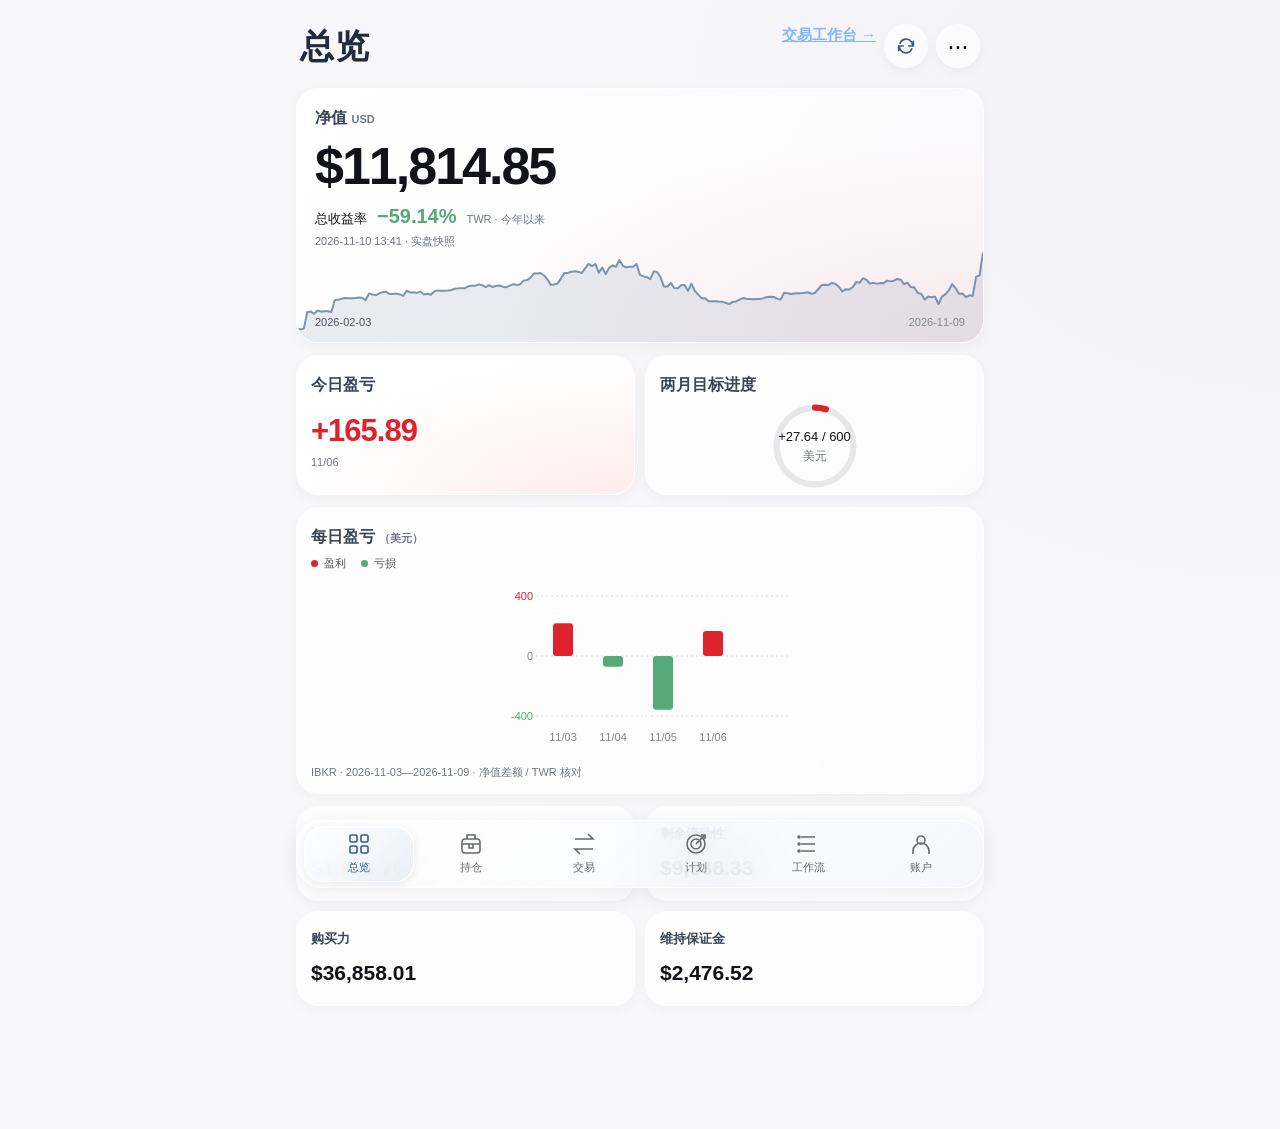
==== commit fda7602f: "Publish 2026-11-10" ====
--- a/index.html
+++ b/index.html
@@ -1,7 +1,7 @@
 <!doctype html>
 <html lang="zh-CN"><head><meta charset="utf-8"><meta name="viewport" content="width=device-width,initial-scale=1,viewport-fit=cover"><title>IBKR 回本看板</title><link rel="icon" href="data:,"><link rel="stylesheet" href="style.css"></head>
 <body><main>
-<header><h1 id="heading">总览</h1><div class="header-actions"><button id="refresh" type="button" aria-label="刷新数据" title="刷新数据"><svg viewBox="0 0 24 24" aria-hidden="true"><path d="M20 7v5h-5M4 17v-5h5M5.6 9a7 7 0 0 1 12-2L20 12M4 12l2.4 5a7 7 0 0 0 12-2"/></svg></button><button id="more" aria-label="查看账户">···</button></div></header>
+<header><h1 id="heading">总览</h1><div class="header-actions"><a href="workbench.html" style="color:#82b6ff;font-weight:700">交易工作台 →</a><button id="refresh" type="button" aria-label="刷新数据" title="刷新数据"><svg viewBox="0 0 24 24" aria-hidden="true"><path d="M20 7v5h-5M4 17v-5h5M5.6 9a7 7 0 0 1 12-2L20 12M4 12l2.4 5a7 7 0 0 0 12-2"/></svg></button><button id="more" aria-label="查看账户">···</button></div></header>
 <section id="overview" class="page">
 <article class="card nav-card"><svg id="nav-curve" viewBox="0 0 340 150" preserveAspectRatio="none" role="img" aria-label="今年以来每日净值曲线"></svg><div class="label">净值 <small>USD</small></div><strong id="nav">—</strong><div class="return-row">总收益率 <strong id="total-return"></strong><small>TWR · 今年以来</small></div><div class="source" id="nav-source"></div><div class="between" id="history-range"></div></article><div class="pair"><article class="card today"><div class="label">今日盈亏</div><strong id="pnl">—</strong><small id="pnl-date"></small></article><article class="card goal"><div class="label">两月目标进度</div><div class="ring"><svg viewBox="0 0 120 120"><circle cx="60" cy="60" r="49"/><circle id="ring-progress" cx="60" cy="60" r="49"/></svg><div><b id="goal-value">— / 600</b><small>美元</small></div></div></article></div>
 <article class="card chart-card"><div class="label">每日盈亏 <small>（美元）</small></div><div class="legend"><i class="red"></i>盈利 <i class="green"></i>亏损</div><div id="daily-chart"><div id="bubble" hidden></div><svg id="bars" viewBox="0 0 340 180" aria-label="每日盈亏柱状图"></svg></div><p class="source" id="daily-source"></p></article><div id="overview-metrics" class="pair"></div>
@@ -9,7 +9,7 @@
 </section>
 <section id="holdings" class="page" hidden><div class="section-heading">持仓快照 <small>2026-11-10</small></div><div id="positions"></div></section>
 <section id="trades" class="page" hidden><div class="section-heading">最近成交 <small id="trade-count"></small></div><p class="source">北京时间（UTC+8）· USD · 分笔成交完整保留</p><div id="executions"></div><button id="trade-more" class="load-more">更多 · 查看更早成交</button><div id="older-executions"></div><p id="trade-source" class="source"></p></section>
-<section id="plan" class="page" hidden><div class="section-heading">今日交易计划 <small id="plan-date"></small></div><div id="trade-cards" class="pair"></div><div class="section-heading">六个月回本计划 <small>2026/11/10–2027/05/10</small></div><article class="card" id="plan6m"></article><div class="section-heading">两月计划 <small id="plan2000-status">已并入新计划</small></div><article class="card progress-card"><div class="progress-track"><div id="progress-fill"></div></div><div class="between"><span id="plan-progress">收益未录入</span><span>目标日期 12/30</span></div><h2>基准 $300–600</h2><p>挑战 $2,000 <span class="muted">· 1R = $30</span></p></article><div class="section-heading">周里程碑</div><article class="card" id="weeks"></article></section>
+<section id="plan" class="page" hidden><div class="section-heading">今日交易计划 <small id="plan-date"></small></div><div id="trade-cards" class="pair"></div><div class="section-heading">六个月回本计划 <small>2026/11/10–2027/05/10</small></div><article class="card" id="plan6m"></article><details><summary>旧两月计划 · 已并入新计划（存档）</summary><div class="section-heading">两月计划 <small id="plan2000-status">已并入新计划</small></div><article class="card progress-card"><div class="progress-track"><div id="progress-fill"></div></div><div class="between"><span id="plan-progress">收益未录入</span><span>目标日期 12/30</span></div><h2>基准 $300–600</h2><p>挑战 $2,000 <span class="muted">· 1R = $30</span></p></article><div class="section-heading">周里程碑</div><article class="card" id="weeks"></article></details></section>
 <section id="workflow" class="page" hidden>
 <div class="section-heading">操作工作流 <small>交易日 SOP</small></div><div class="pair workflow-summary"><article class="card"><div class="label">风控</div><p>1R = $30；每晚最多 2 笔；日亏损止损 $60。</p><p>禁止交易、做空或减持长期持仓 QQQ 与 GOOGL；会话不健康不开新仓。</p></article><article class="card"><div class="label">节奏 · 北京时间</div><p>交易日约 20:00 开始夜盘值守，成交即时报；盘前、收盘后同步看板。</p><p>每天 08:30 私聊日报；周六周复盘代替早报。</p></article></div>
 <div class="section-heading">七步时间线</div><div class="workflow-timeline">
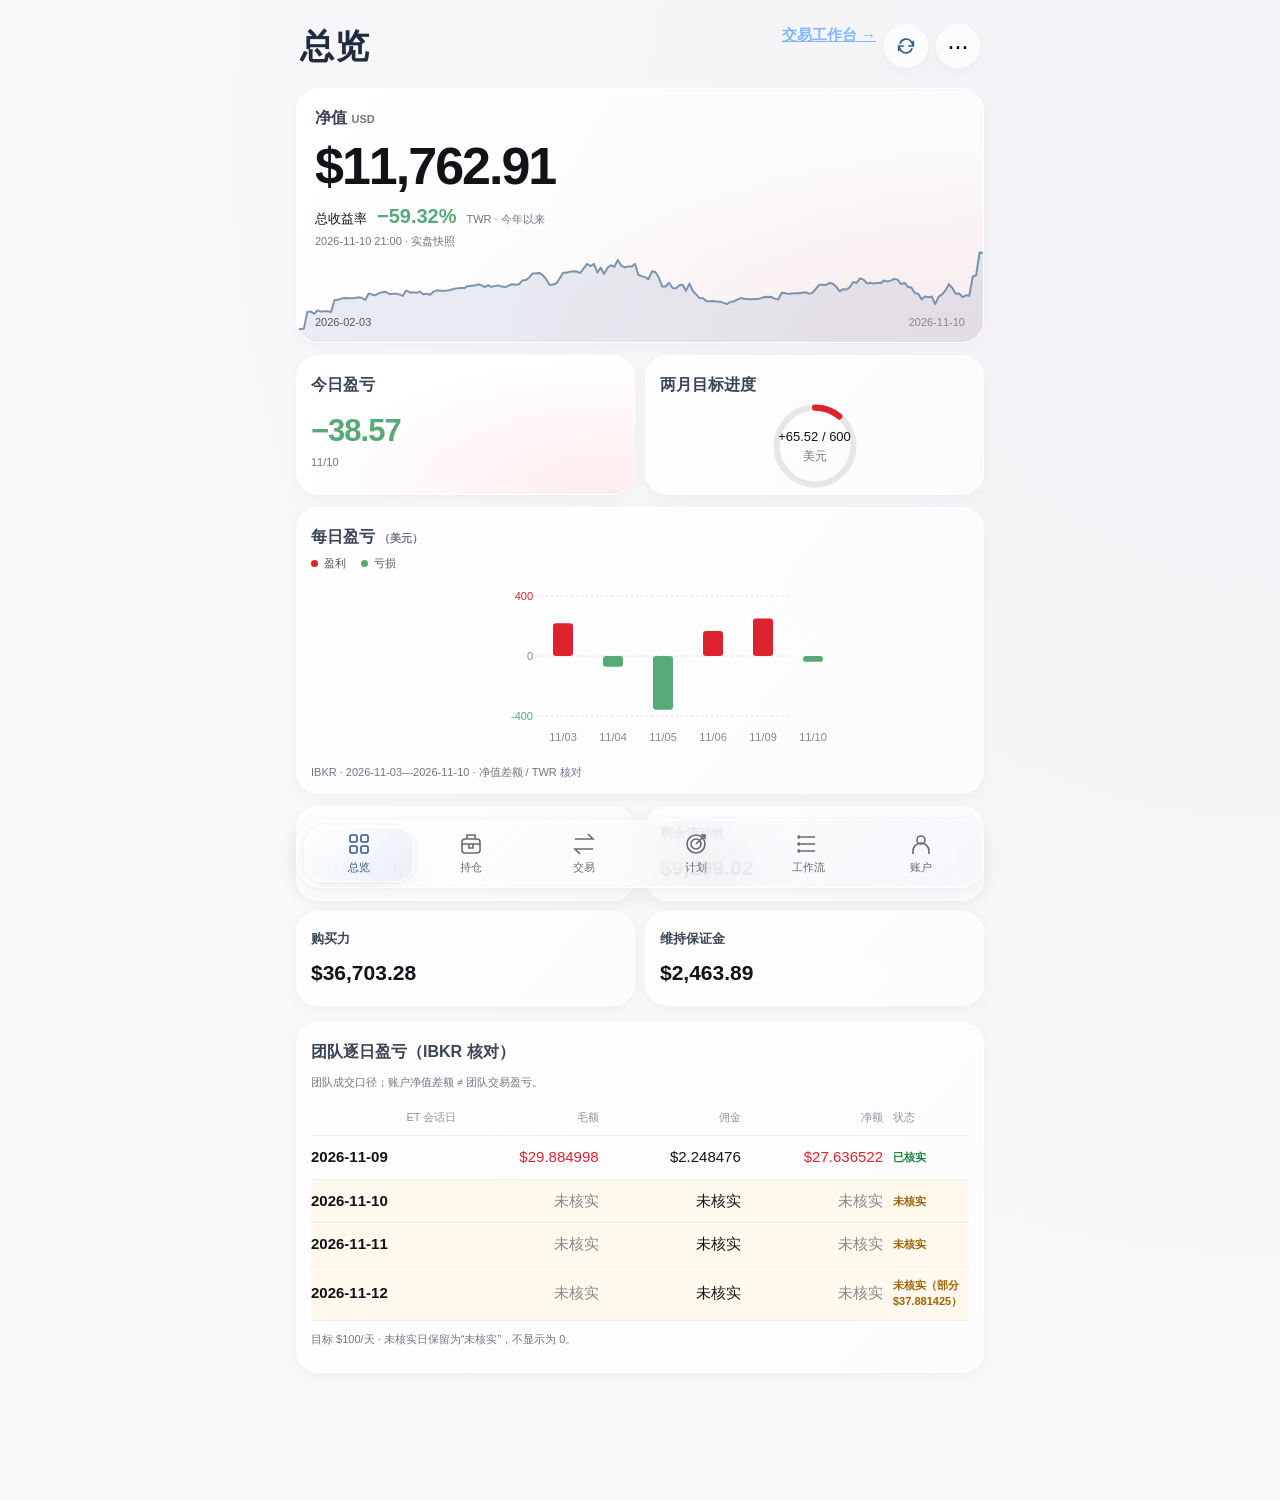
==== commit ca6f3ade: "Publish 2026-11-13" ====
--- a/index.html
+++ b/index.html
@@ -1,13 +1,14 @@
 <!doctype html>
-<html lang="zh-CN"><head><meta charset="utf-8"><meta name="viewport" content="width=device-width,initial-scale=1,viewport-fit=cover"><title>IBKR 回本看板</title><link rel="icon" href="data:,"><link rel="stylesheet" href="style.css"></head>
+<html lang="zh-CN"><head><meta charset="utf-8"><meta name="viewport" content="width=device-width,initial-scale=1,viewport-fit=cover"><title>IBKR 回本看板</title><link rel="icon" href="data:,"><link rel="stylesheet" href="style.css"><style>.team-pnl-card{margin-top:16px}.team-pnl-table{overflow-x:auto}.team-pnl-row{display:grid;grid-template-columns:1.1fr repeat(3,minmax(92px,1fr)) 76px;gap:10px;align-items:center;padding:10px 0;border-bottom:1px solid #eceef1;font-variant-numeric:tabular-nums}.team-pnl-head{color:#8b96a0;font-size:11px}.team-pnl-row>span:not(:last-child),.team-pnl-row>b{text-align:right}.team-pnl-row>b{text-align:left}.team-pnl-row.unverified{background:#fff9ed}.team-pnl-row.unverified .team-status{color:#a16207}.team-pnl-row.verified .team-status{color:#16803d}.team-status{font-weight:700;font-size:11px}.team-pnl-card .source{margin-top:10px}@media(max-width:480px){.team-pnl-row{grid-template-columns:86px repeat(3,92px) 64px;font-size:12px;min-width:500px}.team-pnl-table{overflow-x:auto}}</style></head>
 <body><main>
 <header><h1 id="heading">总览</h1><div class="header-actions"><a href="workbench.html" style="color:#82b6ff;font-weight:700">交易工作台 →</a><button id="refresh" type="button" aria-label="刷新数据" title="刷新数据"><svg viewBox="0 0 24 24" aria-hidden="true"><path d="M20 7v5h-5M4 17v-5h5M5.6 9a7 7 0 0 1 12-2L20 12M4 12l2.4 5a7 7 0 0 0 12-2"/></svg></button><button id="more" aria-label="查看账户">···</button></div></header>
 <section id="overview" class="page">
 <article class="card nav-card"><svg id="nav-curve" viewBox="0 0 340 150" preserveAspectRatio="none" role="img" aria-label="今年以来每日净值曲线"></svg><div class="label">净值 <small>USD</small></div><strong id="nav">—</strong><div class="return-row">总收益率 <strong id="total-return"></strong><small>TWR · 今年以来</small></div><div class="source" id="nav-source"></div><div class="between" id="history-range"></div></article><div class="pair"><article class="card today"><div class="label">今日盈亏</div><strong id="pnl">—</strong><small id="pnl-date"></small></article><article class="card goal"><div class="label">两月目标进度</div><div class="ring"><svg viewBox="0 0 120 120"><circle cx="60" cy="60" r="49"/><circle id="ring-progress" cx="60" cy="60" r="49"/></svg><div><b id="goal-value">— / 600</b><small>美元</small></div></div></article></div>
 <article class="card chart-card"><div class="label">每日盈亏 <small>（美元）</small></div><div class="legend"><i class="red"></i>盈利 <i class="green"></i>亏损</div><div id="daily-chart"><div id="bubble" hidden></div><svg id="bars" viewBox="0 0 340 180" aria-label="每日盈亏柱状图"></svg></div><p class="source" id="daily-source"></p></article><div id="overview-metrics" class="pair"></div>
+<article id="team-pnl" class="card team-pnl-card" aria-labelledby="team-pnl-title"><div class="label" id="team-pnl-title">团队逐日盈亏（IBKR 核对）</div><p class="source">团队成交口径；账户净值差额 ≠ 团队交易盈亏。</p><div id="team-pnl-content"></div></article>
 
 </section>
-<section id="holdings" class="page" hidden><div class="section-heading">持仓快照 <small>2026-11-10</small></div><div id="positions"></div></section>
+<section id="holdings" class="page" hidden><div class="section-heading">持仓快照 <small>账户数据截至 2026-11-10</small></div><div id="positions"></div></section>
 <section id="trades" class="page" hidden><div class="section-heading">最近成交 <small id="trade-count"></small></div><p class="source">北京时间（UTC+8）· USD · 分笔成交完整保留</p><div id="executions"></div><button id="trade-more" class="load-more">更多 · 查看更早成交</button><div id="older-executions"></div><p id="trade-source" class="source"></p></section>
 <section id="plan" class="page" hidden><div class="section-heading">今日交易计划 <small id="plan-date"></small></div><div id="trade-cards" class="pair"></div><div class="section-heading">六个月回本计划 <small>2026/11/10–2027/05/10</small></div><article class="card" id="plan6m"></article><details><summary>旧两月计划 · 已并入新计划（存档）</summary><div class="section-heading">两月计划 <small id="plan2000-status">已并入新计划</small></div><article class="card progress-card"><div class="progress-track"><div id="progress-fill"></div></div><div class="between"><span id="plan-progress">收益未录入</span><span>目标日期 12/30</span></div><h2>基准 $300–600</h2><p>挑战 $2,000 <span class="muted">· 1R = $30</span></p></article><div class="section-heading">周里程碑</div><article class="card" id="weeks"></article></details></section>
 <section id="workflow" class="page" hidden>
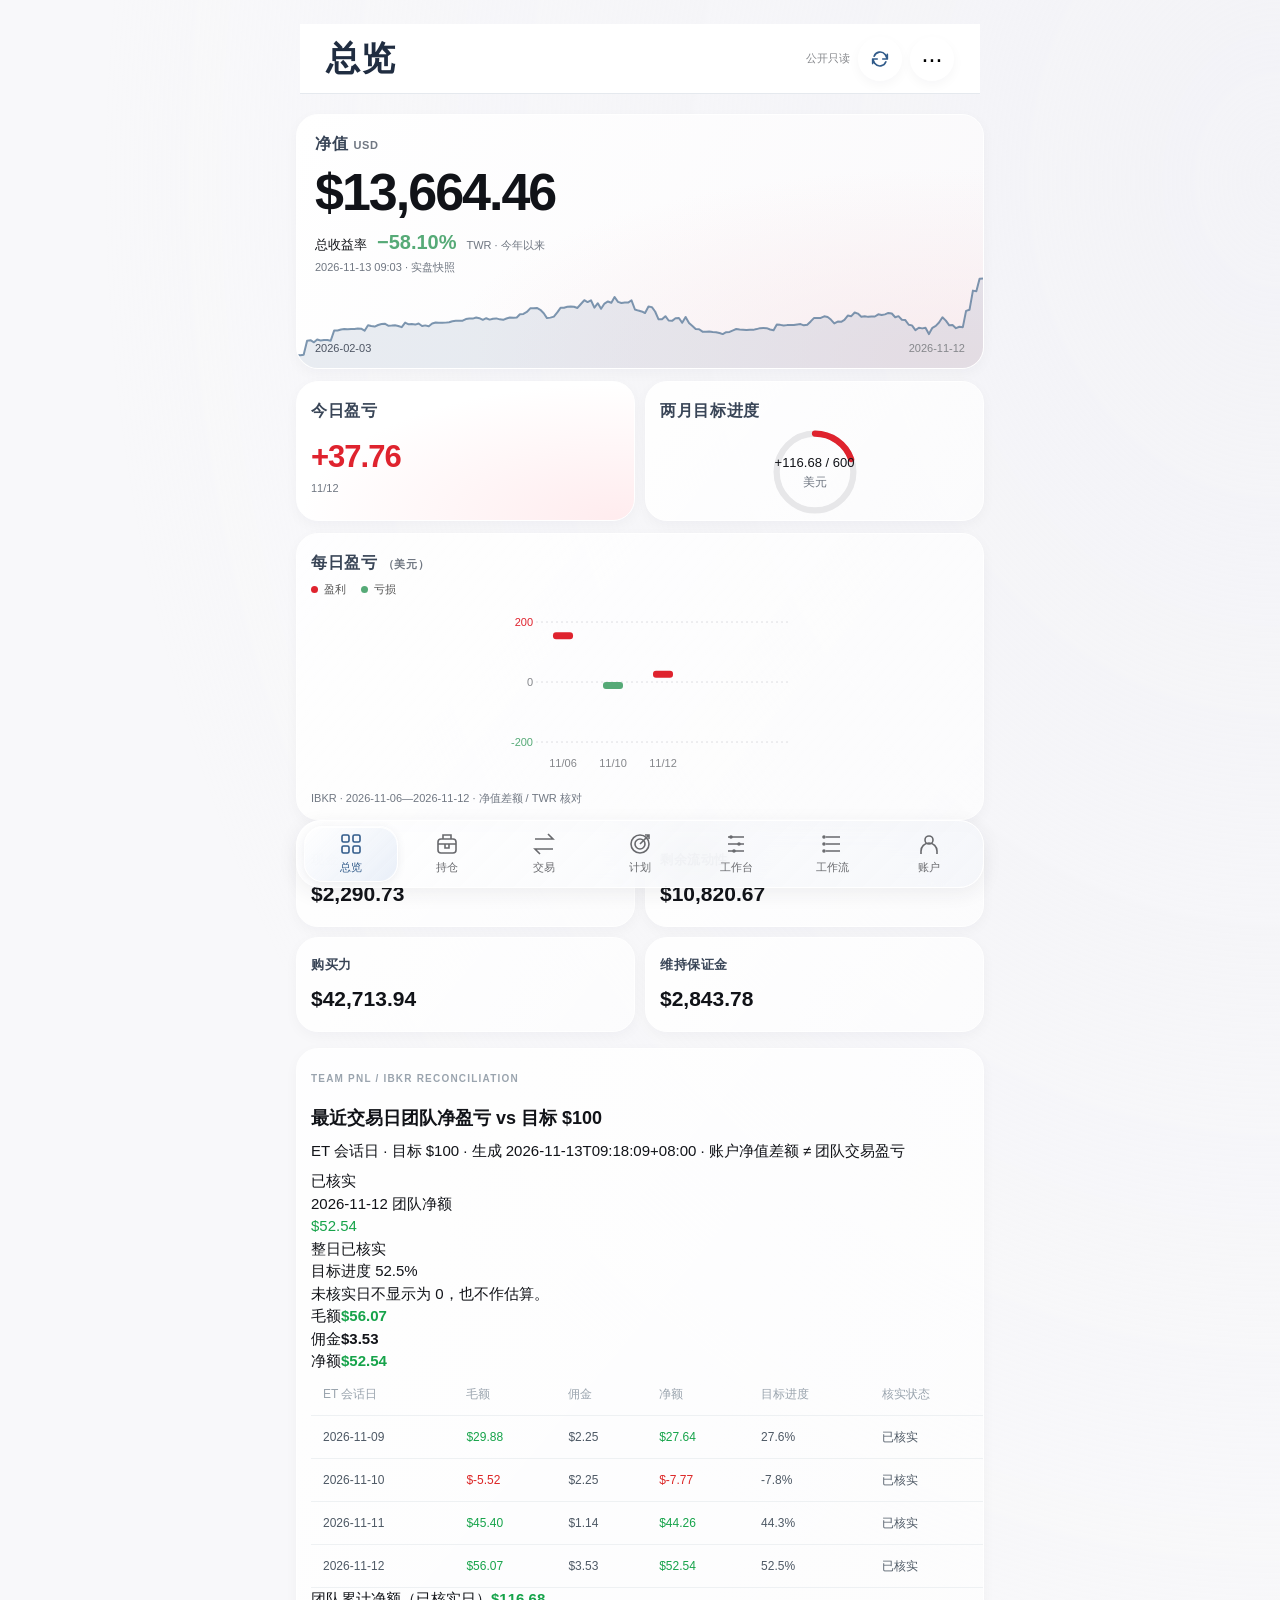
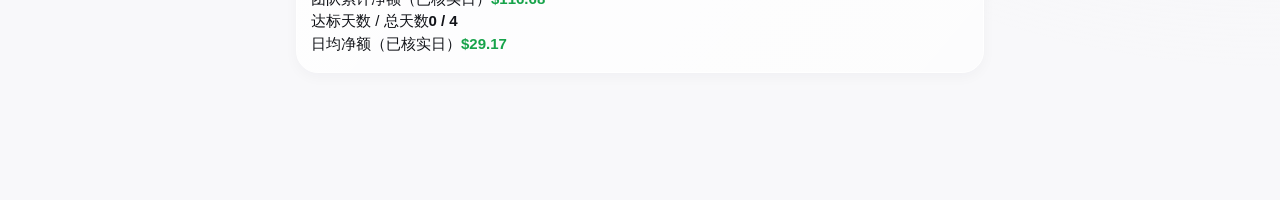
==== commit 0b480438: "Publish 2026-11-13" ====
--- a/index.html
+++ b/index.html
@@ -1,26 +1,57 @@
 <!doctype html>
-<html lang="zh-CN"><head><meta charset="utf-8"><meta name="viewport" content="width=device-width,initial-scale=1,viewport-fit=cover"><title>IBKR 回本看板</title><link rel="icon" href="data:,"><link rel="stylesheet" href="style.css"><style>.team-pnl-card{margin-top:16px}.team-pnl-table{overflow-x:auto}.team-pnl-row{display:grid;grid-template-columns:1.1fr repeat(3,minmax(92px,1fr)) 76px;gap:10px;align-items:center;padding:10px 0;border-bottom:1px solid #eceef1;font-variant-numeric:tabular-nums}.team-pnl-head{color:#8b96a0;font-size:11px}.team-pnl-row>span:not(:last-child),.team-pnl-row>b{text-align:right}.team-pnl-row>b{text-align:left}.team-pnl-row.unverified{background:#fff9ed}.team-pnl-row.unverified .team-status{color:#a16207}.team-pnl-row.verified .team-status{color:#16803d}.team-status{font-weight:700;font-size:11px}.team-pnl-card .source{margin-top:10px}@media(max-width:480px){.team-pnl-row{grid-template-columns:86px repeat(3,92px) 64px;font-size:12px;min-width:500px}.team-pnl-table{overflow-x:auto}}</style></head>
-<body><main>
-<header><h1 id="heading">总览</h1><div class="header-actions"><a href="workbench.html" style="color:#82b6ff;font-weight:700">交易工作台 →</a><button id="refresh" type="button" aria-label="刷新数据" title="刷新数据"><svg viewBox="0 0 24 24" aria-hidden="true"><path d="M20 7v5h-5M4 17v-5h5M5.6 9a7 7 0 0 1 12-2L20 12M4 12l2.4 5a7 7 0 0 0 12-2"/></svg></button><button id="more" aria-label="查看账户">···</button></div></header>
-<section id="overview" class="page">
-<article class="card nav-card"><svg id="nav-curve" viewBox="0 0 340 150" preserveAspectRatio="none" role="img" aria-label="今年以来每日净值曲线"></svg><div class="label">净值 <small>USD</small></div><strong id="nav">—</strong><div class="return-row">总收益率 <strong id="total-return"></strong><small>TWR · 今年以来</small></div><div class="source" id="nav-source"></div><div class="between" id="history-range"></div></article><div class="pair"><article class="card today"><div class="label">今日盈亏</div><strong id="pnl">—</strong><small id="pnl-date"></small></article><article class="card goal"><div class="label">两月目标进度</div><div class="ring"><svg viewBox="0 0 120 120"><circle cx="60" cy="60" r="49"/><circle id="ring-progress" cx="60" cy="60" r="49"/></svg><div><b id="goal-value">— / 600</b><small>美元</small></div></div></article></div>
-<article class="card chart-card"><div class="label">每日盈亏 <small>（美元）</small></div><div class="legend"><i class="red"></i>盈利 <i class="green"></i>亏损</div><div id="daily-chart"><div id="bubble" hidden></div><svg id="bars" viewBox="0 0 340 180" aria-label="每日盈亏柱状图"></svg></div><p class="source" id="daily-source"></p></article><div id="overview-metrics" class="pair"></div>
-<article id="team-pnl" class="card team-pnl-card" aria-labelledby="team-pnl-title"><div class="label" id="team-pnl-title">团队逐日盈亏（IBKR 核对）</div><p class="source">团队成交口径；账户净值差额 ≠ 团队交易盈亏。</p><div id="team-pnl-content"></div></article>
+<html lang="zh-CN">
+<head>
+  <meta charset="utf-8">
+  <meta name="viewport" content="width=device-width,initial-scale=1,viewport-fit=cover">
+  <title>IBKR 回本看板</title>
+  <link rel="icon" href="data:,">
+  <link rel="stylesheet" href="workbench.css">
+  <link rel="stylesheet" href="style.css">
+  <style>
+    .team-pnl-card{margin-top:16px}.team-pnl-table{overflow-x:auto}.team-pnl-row{display:grid;grid-template-columns:1.1fr repeat(3,minmax(92px,1fr)) 76px;gap:10px;align-items:center;padding:10px 0;border-bottom:1px solid #eceef1;font-variant-numeric:tabular-nums}.team-pnl-head{color:#8b96a0;font-size:11px}.team-pnl-row>span:not(:last-child),.team-pnl-row>b{text-align:right}.team-pnl-row>b{text-align:left}.team-pnl-row.unverified{background:#fff9ed}.team-pnl-row.unverified .team-status{color:#a16207}.team-pnl-row.verified .team-status{color:#16803d}.team-status{font-weight:700;font-size:11px}.team-pnl-card .source{margin-top:10px}
+    @media(max-width:480px){.team-pnl-row{grid-template-columns:86px repeat(3,92px) 64px;font-size:12px;min-width:500px}.team-pnl-table{overflow-x:auto}}
+  </style>
+</head>
+<body>
+  <main>
+    <header>
+      <h1 id="heading">总览</h1>
+      <div class="header-actions">
+        <span class="readonly-note">公开只读</span>
+        <button id="refresh" type="button" aria-label="重新加载数据" title="重新加载数据"><svg viewBox="0 0 24 24" aria-hidden="true"><path d="M20 7v5h-5M4 17v-5h5M5.6 9a7 7 0 0 1 12-2L20 12M4 12l2.4 5a7 7 0 0 0 12-2"/></svg></button>
+        <button id="more" aria-label="查看账户">···</button>
+      </div>
+    </header>
 
-</section>
-<section id="holdings" class="page" hidden><div class="section-heading">持仓快照 <small>账户数据截至 2026-11-10</small></div><div id="positions"></div></section>
-<section id="trades" class="page" hidden><div class="section-heading">最近成交 <small id="trade-count"></small></div><p class="source">北京时间（UTC+8）· USD · 分笔成交完整保留</p><div id="executions"></div><button id="trade-more" class="load-more">更多 · 查看更早成交</button><div id="older-executions"></div><p id="trade-source" class="source"></p></section>
-<section id="plan" class="page" hidden><div class="section-heading">今日交易计划 <small id="plan-date"></small></div><div id="trade-cards" class="pair"></div><div class="section-heading">六个月回本计划 <small>2026/11/10–2027/05/10</small></div><article class="card" id="plan6m"></article><details><summary>旧两月计划 · 已并入新计划（存档）</summary><div class="section-heading">两月计划 <small id="plan2000-status">已并入新计划</small></div><article class="card progress-card"><div class="progress-track"><div id="progress-fill"></div></div><div class="between"><span id="plan-progress">收益未录入</span><span>目标日期 12/30</span></div><h2>基准 $300–600</h2><p>挑战 $2,000 <span class="muted">· 1R = $30</span></p></article><div class="section-heading">周里程碑</div><article class="card" id="weeks"></article></details></section>
-<section id="workflow" class="page" hidden>
-<div class="section-heading">操作工作流 <small>交易日 SOP</small></div><div class="pair workflow-summary"><article class="card"><div class="label">风控</div><p>1R = $30；每晚最多 2 笔；日亏损止损 $60。</p><p>禁止交易、做空或减持长期持仓 QQQ 与 GOOGL；会话不健康不开新仓。</p></article><article class="card"><div class="label">节奏 · 北京时间</div><p>交易日约 20:00 开始夜盘值守，成交即时报；盘前、收盘后同步看板。</p><p>每天 08:30 私聊日报；周六周复盘代替早报。</p></article></div>
-<div class="section-heading">七步时间线</div><div class="workflow-timeline">
-<article class="card workflow-step"><span class="step-number">1</span><h2>盘前研究与计划</h2><ul><li>华尔街美股专家 / AI 调研候选，CEO 汇总当日交易计划并写入看板。</li><li>2026-10-30 至 2026-12-30：基准 $300–600，挑战 $2,000；1R = $30。</li><li>只统计团队经 CEO 核准后执行的成交；用户本人交易不计入两月进度。</li></ul><button data-goto="plan">查看今日交易计划 →</button></article>
-<article class="card workflow-step"><span class="step-number">2</span><h2>登录与会话</h2><ul><li>交易日需要可用的 Client Portal 会话。</li><li>把手机挑战码数字发给用户；用户在 IBKR Mobile（头像 → Two-Factor Authentication）生成应答并回复后再填入登录，不截图给用户。</li><li>登录后保持有界面浏览器窗口打开；确认会话就绪后再 init。会话不健康时不得开新仓。</li></ul></article>
-<article class="card workflow-step"><span class="step-number">3</span><h2>核准与自动下单</h2><ul><li>只有 CEO 核准的交易单才能下；执行端通过已登录会话使用 Client Portal Web API 自动提交括号单 / 保护单。</li><li>括号子单只用 parentId，不加 isSingleGroup；提交后及成交后 60 秒内核实保护有效。</li><li>每晚最多 2 笔；日亏损上限 $60。避开开盘后前 15 分钟和收盘前 60 分钟；VWAP＋量能确认后等回踩再进。</li><li>兑现收益并限制耗时：1R 减半、余仓止损移至保本。可整股分批时分成两份独立 bracket，第一份目标 1R，第二份目标 2R；第一份确认成交后，将第二份止损改到余仓实际入场均价附近。</li><li>禁止交易、做空或减持用户长期持有的 QQQ 和 GOOGL；PDT 限制已解除。</li><li>成交后立刻私聊通知用户，不攒到早报。</li></ul></article>
-<article class="card workflow-step"><span class="step-number">4</span><h2>盘中值守</h2><ul><li>交易日约 20:00（北京时间）开始夜盘值守；成交或故障立刻汇报。</li><li>盈利要落袋，避免浮盈变亏。</li></ul></article>
-<article class="card workflow-step"><span class="step-number">5</span><h2>看板同步</h2><ul><li>盘前、收盘后同步净值、持仓和盈亏到回本页。</li></ul></article>
-<article class="card workflow-step"><span class="step-number">6</span><h2>盘后复盘</h2><ul><li>对照计划与实际成交；已实现盈亏按标的拆开看来源。</li><li>每天 08:30 私聊汇报账户结果和计划进度；周六由周复盘代替。</li></ul><button data-goto="trades">查看最近成交 →</button><button data-goto="account" data-target="source-card">查看盈亏来源 / 复盘 →</button></article>
-<article class="card workflow-step"><span class="step-number">7</span><h2>每周复盘</h2><ul><li>周六用周复盘代替早报。</li><li>历史账单复盘：1x 正股历史胜率较好；主要亏损来自 2x ETF 追高与死扛。历史复盘不代表当前胜率。</li></ul><button data-goto="account" data-target="legacy-review">查看旧版账单复盘 →</button></article>
-</div></section>
-<section id="account" class="page" hidden><div class="section-heading">账户指标 <small>USD</small></div><article class="card" id="account-metrics"></article><div class="section-heading">分析亏损和盈利来源</div><article class="card" id="source-card"><p class="source">IBKR 今年以来成交 · 按标的汇总券商已实现盈亏；不含未实现盈亏，不等同账户总收益。</p><p class="src-net">已实现净额 <b id="source-total">—</b></p><h3 class="donut-title">盈利来源</h3><div class="donut-wrap"><svg id="profit-donut" class="src-donut" viewBox="0 0 120 120" role="img" aria-label="已实现盈利来源环形图"></svg><div class="donut-center"><small>盈利合计</small><b id="profit-total">—</b></div></div><div id="profit-legend" class="src-legend"></div><h3 class="donut-title">亏损来源</h3><div class="donut-wrap"><svg id="loss-donut" class="src-donut" viewBox="0 0 120 120" role="img" aria-label="已实现亏损来源环形图"></svg><div class="donut-center"><small>亏损合计</small><b id="loss-total">—</b></div></div><div id="loss-legend" class="src-legend"></div><button id="source-more" class="load-more" aria-expanded="false">更多 · 查看全部标的明细</button><div id="source-detail" hidden><h2>已实现亏损来源</h2><div id="loss-sources"></div><h2>已实现盈利来源</h2><div id="profit-sources"></div></div><details id="legacy-review"><summary>旧版账单复盘</summary><p>旧版记录：1x 正股（META / GOOG / TSLA / DELL）历史胜率高；主要亏损来自 2x ETF 追高与死扛。</p><p class="source">恢复自 site_bak_redo/index.html 的账单教训与已实现来源模块。属于历史复盘，不代表当前胜率；上方数值已用本次真实成交更新。</p></details></article></section><p id="status" role="status"></p><div id="refresh-toast" role="status" aria-live="polite" hidden></div></main>
-<nav class="tabs" aria-label="主导航"><button data-page="overview" aria-selected="true"><svg viewBox="0 0 24 24"><rect x="3" y="3" width="7" height="7" rx="1.5"/><rect x="14" y="3" width="7" height="7" rx="1.5"/><rect x="3" y="14" width="7" height="7" rx="1.5"/><rect x="14" y="14" width="7" height="7" rx="1.5"/></svg>总览</button><button data-page="holdings"><svg viewBox="0 0 24 24"><rect x="3" y="7" width="18" height="14" rx="3"/><path d="M8 7V3h8v4M3 12h18M10 12v4h4v-4"/></svg>持仓</button><button data-page="trades"><svg viewBox="0 0 24 24"><path d="M3 7h18l-5-5M21 17H3l5 5"/></svg>交易</button><button data-page="plan"><svg viewBox="0 0 24 24"><circle cx="12" cy="12" r="9"/><circle cx="12" cy="12" r="5"/><path d="m12 12 9-9M17 3h4v4"/></svg>计划</button><button data-page="workflow" aria-selected="false"><svg viewBox="0 0 24 24"><path d="M5 5h14M5 12h14M5 19h14"/><circle cx="3" cy="5" r="1"/><circle cx="3" cy="12" r="1"/><circle cx="3" cy="19" r="1"/></svg>工作流</button><button data-page="account" aria-selected="false"><svg viewBox="0 0 24 24"><circle cx="12" cy="8" r="4"/><path d="M4 22v-3a8 8 0 0 1 16 0v3"/></svg>账户</button></nav><script src="app.js"></script></body></html>
+    <section id="overview" class="page">
+      <article class="card nav-card"><svg id="nav-curve" viewBox="0 0 340 150" preserveAspectRatio="none" role="img" aria-label="今年以来每日净值曲线"></svg><div class="label">净值 <small>USD</small></div><strong id="nav">—</strong><div class="return-row">总收益率 <strong id="total-return"></strong><small>TWR · 今年以来</small></div><div class="source" id="nav-source"></div><div class="between" id="history-range"></div></article>
+      <div class="pair"><article class="card today"><div class="label">今日盈亏</div><strong id="pnl">—</strong><small id="pnl-date"></small></article><article class="card goal"><div class="label">两月目标进度</div><div class="ring"><svg viewBox="0 0 120 120"><circle cx="60" cy="60" r="49"/><circle id="ring-progress" cx="60" cy="60" r="49"/></svg><div><b id="goal-value">— / 600</b><small>美元</small></div></div></article></div>
+      <article class="card chart-card"><div class="label">每日盈亏 <small>（美元）</small></div><div class="legend"><i class="red"></i>盈利 <i class="green"></i>亏损</div><div id="daily-chart"><div id="bubble" hidden></div><svg id="bars" viewBox="0 0 340 180" aria-label="每日盈亏柱状图"></svg></div><p class="source" id="daily-source"></p></article>
+      <div id="overview-metrics" class="pair"></div>
+      <section id="team-pnl" class="card team-pnl-card team-pnl-workbench" aria-labelledby="team-pnl-heading"><div class="team-pnl-heading"><div><span class="kicker">TEAM PNL / IBKR RECONCILIATION</span><h2 id="team-pnl-heading">最近交易日团队净盈亏 vs 目标 $100</h2><p id="team-pnl-subtitle">数据加载中</p></div><span id="team-pnl-badge" class="badge">只读</span></div><div id="team-pnl-hero"></div><div id="team-pnl-days" class="team-pnl-days"></div><div id="team-pnl-cumulative" class="team-pnl-cumulative"></div></section>
+    </section>
+
+    <section id="holdings" class="page" hidden><div class="section-heading">持仓快照 <small>账户数据截至 2026-11-10</small></div><div id="positions"></div></section>
+    <section id="trades" class="page" hidden><div class="section-heading">最近成交 <small id="trade-count"></small></div><p class="source">北京时间（UTC+8）· USD · 分笔成交完整保留</p><div id="executions"></div><button id="trade-more" class="load-more">更多 · 查看更早成交</button><div id="older-executions"></div><p id="trade-source" class="source"></p></section>
+    <section id="plan" class="page" hidden><div class="section-heading">今日交易计划 <small id="plan-date"></small></div><div id="trade-cards" class="pair"></div><div class="section-heading">六个月回本计划 <small>2026/11/10–2027/05/10</small></div><article class="card" id="plan6m"></article><details><summary>旧两月计划 · 已并入新计划（存档）</summary><div class="section-heading">两月计划 <small id="plan2000-status">已并入新计划</small></div><article class="card progress-card"><div class="progress-track"><div id="progress-fill"></div></div><div class="between"><span id="plan-progress">收益未录入</span><span>目标日期 12/30</span></div><h2>基准 $300–600</h2><p>挑战 $2,000 <span class="muted">· 1R = $30</span></p></article><div class="section-heading">周里程碑</div><article class="card" id="weeks"></article></details></section>
+
+    <section id="workbench" class="page" hidden>
+      <div class="wb-banner"><div><span class="eyebrow">TRADE JOURNAL / READ-ONLY</span><h2>交易工作台</h2><p>账户表现、交易节奏与风控资料集中在一个只读页面。</p></div><span class="readonly">只读</span></div>
+      <p class="wb-local-note">交易台（行情/下单票/风控）只在本机运行：启动 D:\AI_WORK\codex_workspace\ibkr\workbench_v3\start_workbench.cmd 后打开本机地址</p>
+      <div id="wb-status" role="status"></div><div id="wb-kpis" class="kpis"></div>
+      <div class="charts"><section class="card radar-card"><div class="card-head"><div><span class="kicker">PERFORMANCE</span><h3>综合评分</h3></div><span class="hint">ⓘ</span></div><div id="wb-radar"></div><p class="footnote">各项按 0–100 归一化；资料不足的维度不计入综合分。</p></section><section class="card"><div class="card-head"><div><span class="kicker">ACCOUNT VALUE</span><h3>累计净值曲线</h3></div><span class="hint">ⓘ</span></div><div id="wb-navchart" class="chart"></div><div class="chart-divider"></div><div class="small-head">相对回撤 <span>按历史净值峰值计算</span></div><div id="wb-drawdown" class="drawdown"></div><p class="footnote">净值含资金流，不等同于投资收益。</p></section><section class="card"><div class="card-head"><div><span class="kicker">DAILY PERFORMANCE</span><h3>每日净盈亏</h3></div><span class="hint">ⓘ</span></div><div id="wb-dailychart" class="chart daily"></div><p class="footnote">账户口径 · 净值差额 / TWR 核对；空缺为待更新。</p></section></div>
+      <div class="progress-grid"><section class="card" id="wb-recovery"><div class="card-head"><div><span class="kicker">SIX-MONTH PLAN</span><h3>六个月回本进度</h3></div><span class="hint">目标 $17,989</span></div><div id="wb-recovery-content"></div></section><section class="card" id="wb-risk"><div class="card-head"><div><span class="kicker">RISK MANAGEMENT</span><h3>风控状态</h3></div><span id="wb-risk-badge"></span></div><div id="wb-risk-content"></div></section></div>
+      <div class="bottom-grid"><section class="card" id="wb-calendar"><div class="card-head"><div><span class="kicker">TRADING CALENDAR</span><h3 id="wb-month-title"></h3></div><div class="month-controls"><button id="wb-prev" aria-label="上个月">‹</button><button id="wb-next" aria-label="下个月">›</button></div></div><div id="wb-calendar-content"></div></section><section class="card" id="wb-tonight"><div class="card-head"><div><span class="kicker">ACTIVITY</span><h3>团队已平仓交易</h3></div><span class="hint">与“交易”页明细互补</span></div><div id="wb-recent"></div><div id="wb-trade-stats" class="footnote"></div></section></div>
+      <section class="card detail" id="wb-plan"><div class="card-head"><div><span class="kicker">TRADE PLAN</span><h3>今晚计划</h3></div></div><div id="wb-tonight-content" class="scroll"></div></section>
+      <section class="card detail" id="wb-holdings"><div class="card-head"><div><span class="kicker">POSITIONS</span><h3>原有持仓 <span class="readonly">只读 · 不动</span></h3></div></div><div id="wb-holdings-content" class="scroll"></div></section>
+      <section class="card detail" id="wb-team"><div class="card-head"><div><span class="kicker">WORKFLOW</span><h3>团队分工与定时任务</h3></div></div><div class="team-grid"><div><h4>团队分工</h4><div class="people"><div><b>卡卡</b><span>总协调 / 审批挂单</span></div><div><b>短线分析</b><span>技术面关键位</span></div><div><b>消息面</b><span>催化剂新闻</span></div><div><b>风控</b><span>仓位与止损纪律</span></div><div><b>盯盘</b><span>价位提醒</span></div><div><b>Codex 管家</b><span>插件取数、看板更新</span></div></div></div><div><h4>定时任务 <small>上海时间</small></h4><div class="timeline"><p><b>08:00</b> 隔夜结果汇报</p><p><b>08:30</b> 插件同步</p><p><b>21:00</b> 插件同步</p><p><b>22:40</b> 开盘安排</p></div><p class="footnote">计划时间，不代表任务已启用。</p></div></div></section>
+    </section>
+
+<section id="workflow" class="page" hidden><div class="section-heading">操作工作流 <small>只读看板 SOP</small></div><div class="pair workflow-summary"><article class="card"><div class="label">数据边界</div><p>公开站只展示已同步的账户、成交、计划与风控记录，不提供行情、登录或交易接口。</p><p>所有未核实值保持“待更新”，不以 0 或估算值替代。</p></article><article class="card"><div class="label">节奏 · 北京时间</div><p>交易日约 20:00 开始夜盘值守，成交即时报；盘前、收盘后同步看板。</p><p>每天 08:30 私聊日报；周六周复盘代替早报。</p></article></div><div class="section-heading">七步时间线</div><div class="workflow-timeline"><article class="card workflow-step"><span class="step-number">1</span><h2>盘前研究与计划</h2><ul><li>候选与风险假设由团队研究后汇总，形成当日只读计划记录。</li><li>2026-10-30 至 2026-12-30：基准 $300–600，挑战 $2,000；1R = $30。</li><li>只统计团队经 CEO 核准后记录的成交；用户本人交易不计入两月进度。</li></ul><button data-goto="plan">查看今日交易计划 →</button></article><article class="card workflow-step"><span class="step-number">2</span><h2>会话与数据</h2><ul><li>公开页不承载账户登录、挑战码、行情或交易会话。</li><li>看板只读取已生成的 JSON 快照，并保留数据更新时间。</li><li>会话或数据不健康时，页面只显示状态，不推断结果。</li></ul></article><article class="card workflow-step"><span class="step-number">3</span><h2>核准记录</h2><ul><li>计划、成交与风控记录按既定审批流程留痕。</li><li>公开页面不包含交易接口、提交动作或可执行控件。</li><li>每晚最多 2 笔；日亏损上限 $60；长期持仓 QQQ 与 GOOGL 保持不动。</li></ul></article><article class="card workflow-step"><span class="step-number">4</span><h2>盘中值守</h2><ul><li>交易日约 20:00（北京时间）开始夜盘值守；成交或故障立刻汇报。</li><li>盈利与风险变化在本地工作流中记录，公开站只展示结果。</li></ul></article><article class="card workflow-step"><span class="step-number">5</span><h2>看板同步</h2><ul><li>盘前、收盘后同步净值、持仓和盈亏到回本页。</li><li>同步任务只更新现有 JSON 与合并后的 index.html 数据模块。</li></ul></article><article class="card workflow-step"><span class="step-number">6</span><h2>盘后复盘</h2><ul><li>对照计划与实际成交；已实现盈亏按标的拆开看来源。</li><li>每天 08:30 私聊汇报账户结果和计划进度；周六由周复盘代替早报。</li></ul><button data-goto="trades">查看最近成交 →</button><button data-goto="account" data-target="source-card">查看盈亏来源 / 复盘 →</button></article><article class="card workflow-step"><span class="step-number">7</span><h2>每周复盘</h2><ul><li>周六用周复盘代替早报。</li><li>历史账单复盘：1x 正股历史胜率较好；主要亏损来自 2x ETF 追高与死扛。历史复盘不代表当前胜率。</li></ul><button data-goto="account" data-target="legacy-review">查看旧版账单复盘 →</button></article></div></section>
+    <section id="account" class="page" hidden><div class="section-heading">账户指标 <small>USD</small></div><article class="card" id="account-metrics"></article><div class="section-heading">分析亏损和盈利来源</div><article class="card" id="source-card"><p class="source">IBKR 今年以来成交 · 按标的汇总券商已实现盈亏；不含未实现盈亏，不等同账户总收益。</p><p class="src-net">已实现净额 <b id="source-total">—</b></p><h3 class="donut-title">盈利来源</h3><div class="donut-wrap"><svg id="profit-donut" class="src-donut" viewBox="0 0 120 120" role="img" aria-label="已实现盈利来源环形图"></svg><div class="donut-center"><small>盈利合计</small><b id="profit-total">—</b></div></div><div id="profit-legend" class="src-legend"></div><h3 class="donut-title">亏损来源</h3><div class="donut-wrap"><svg id="loss-donut" class="src-donut" viewBox="0 0 120 120" role="img" aria-label="已实现亏损来源环形图"></svg><div class="donut-center"><small>亏损合计</small><b id="loss-total">—</b></div></div><div id="loss-legend" class="src-legend"></div><button id="source-more" class="load-more" aria-expanded="false">更多 · 查看全部标的明细</button><div id="source-detail" hidden><h2>已实现亏损来源</h2><div id="loss-sources"></div><h2>已实现盈利来源</h2><div id="profit-sources"></div></div><details id="legacy-review"><summary>旧版账单复盘</summary><p>旧版记录：1x 正股（META / GOOG / TSLA / DELL）历史胜率高；主要亏损来自 2x ETF 追高与死扛。</p><p class="source">恢复自 site_bak_redo/index.html 的账单教训与已实现来源模块。属于历史复盘，不代表当前胜率；上方数值已用本次真实成交更新。</p></details></article></section>
+    <p id="status" role="status"></p><div id="refresh-toast" role="status" aria-live="polite" hidden></div>
+  </main>
+  <nav class="tabs" aria-label="主导航"><button data-page="overview" aria-selected="true"><svg viewBox="0 0 24 24"><rect x="3" y="3" width="7" height="7" rx="1.5"/><rect x="14" y="3" width="7" height="7" rx="1.5"/><rect x="3" y="14" width="7" height="7" rx="1.5"/><rect x="14" y="14" width="7" height="7" rx="1.5"/></svg>总览</button><button data-page="holdings"><svg viewBox="0 0 24 24"><rect x="3" y="7" width="18" height="14" rx="3"/><path d="M8 7V3h8v4M3 12h18M10 12v4h4v-4"/></svg>持仓</button><button data-page="trades"><svg viewBox="0 0 24 24"><path d="M3 7h18l-5-5M21 17H3l5 5"/></svg>交易</button><button data-page="plan"><svg viewBox="0 0 24 24"><circle cx="12" cy="12" r="9"/><circle cx="12" cy="12" r="5"/><path d="m12 12 9-9M17 3h4v4"/></svg>计划</button><button data-page="workbench"><svg viewBox="0 0 24 24"><path d="M4 5h16M4 12h16M4 19h16"/><circle cx="7" cy="5" r="1"/><circle cx="15" cy="12" r="1"/><circle cx="10" cy="19" r="1"/></svg>工作台</button><button data-page="workflow"><svg viewBox="0 0 24 24"><path d="M5 5h14M5 12h14M5 19h14"/><circle cx="3" cy="5" r="1"/><circle cx="3" cy="12" r="1"/><circle cx="3" cy="19" r="1"/></svg>工作流</button><button data-page="account"><svg viewBox="0 0 24 24"><circle cx="12" cy="8" r="4"/><path d="M4 22v-3a8 8 0 0 1 16 0v3"/></svg>账户</button></nav>
+  <script src="app.js"></script><script src="workbench.js"></script>
+</body>
+</html>
--- a/workbench.css
+++ b/workbench.css
@@ -0,0 +1,3 @@
+:root{font-family:Inter,-apple-system,BlinkMacSystemFont,"Microsoft YaHei",sans-serif;color:#202733;background:#f5f7f9;font-size:14px}*{box-sizing:border-box}body{margin:0}a{color:inherit;text-decoration:none}.sidebar{position:fixed;inset:0 auto 0 0;width:205px;background:#fff;border-right:1px solid #e5e9ee;display:flex;flex-direction:column;z-index:2}.brand{height:69px;display:flex;align-items:center;gap:10px;padding:0 22px;font-weight:750;border-bottom:1px solid #edf0f2}.brand-icon{font-size:26px;color:#16a34a}.sidebar nav{padding:17px 10px;display:grid;gap:4px}.sidebar nav a{height:44px;display:flex;align-items:center;gap:12px;padding:0 13px;color:#77818e;border-radius:8px;font-size:16px}.sidebar nav a span{font-size:14px}.sidebar nav a:hover,.sidebar nav a.active{background:#eaf7ee;color:#15803d;font-weight:650}.sidebar-foot{margin-top:auto;padding:22px;color:#9aa3ad;font-size:12px;line-height:2;border-top:1px solid #edf0f2}.sidebar-foot a{color:#4a7660}.shell{margin-left:205px}header{height:70px;padding:0 26px;background:#fff;border-bottom:1px solid #e5e9ee;display:flex;align-items:center;justify-content:space-between}h1,h2,h3,h4,p{margin:0}h1{font-size:18px;margin-top:3px}.eyebrow,.kicker{font-size:10px;font-weight:700;letter-spacing:.12em;color:#9aa4ae}.header-right{display:flex;align-items:center;gap:9px;color:#87919d;font-size:12px}.live-dot{width:7px;height:7px;background:#16a34a;border-radius:50%}.readonly,.period{border:1px solid #e2e8e5;border-radius:6px;padding:6px 9px;font-size:11px;color:#63836f;background:#f6faf7}main{padding:23px 25px 40px;max-width:1800px;margin:auto}.section-top{display:flex;align-items:end;justify-content:space-between;margin-bottom:17px}.section-top h2{font-size:20px}.section-top p{font-size:12px;color:#98a2ad;margin-top:5px}.period{color:#87919d;background:#fff}.kpis{display:grid;grid-template-columns:repeat(5,minmax(0,1fr));gap:12px}.card,.kpi{background:#fff;border:1px solid #e6eaed;border-radius:11px;box-shadow:0 2px 8px rgba(24,39,52,.035)}.kpi{padding:17px;min-height:145px;min-width:0}.label{font-size:11px;color:#8a96a1;letter-spacing:.04em}.kpi strong{display:block;font-size:24px;margin:15px 0 6px;letter-spacing:-.03em}.kpi small,.muted,.footnote{font-size:11px;color:#98a2ad;line-height:1.6}.green{color:#16a34a}.red{color:#dc2626}.blue{color:#1795d4}.kpi-flex{display:flex;align-items:center;gap:12px;margin-top:12px}.ring{width:68px;height:68px;flex:none}.ring text{font-size:14px;font-weight:700;fill:#28303b}.charts{display:grid;grid-template-columns:1fr 1fr 1fr;gap:12px;margin-top:12px}.card{padding:18px;min-width:0}.card-head{display:flex;justify-content:space-between;align-items:flex-start;gap:10px;margin-bottom:15px}.card-head h3{font-size:15px;margin-top:5px}.hint{color:#a3adb7;font-size:11px}.chart svg,.drawdown svg,#radar svg{display:block;width:100%;height:100%}.chart{height:205px}.daily{height:290px}.drawdown{height:72px}.chart-divider{height:1px;background:#eef1f3;margin:12px 0}.small-head{font-size:10px;color:#98a2ad;letter-spacing:.05em}.small-head span{float:right;letter-spacing:0}.footnote{margin-top:10px}#radar{height:290px}.progress-grid{display:grid;grid-template-columns:2fr 1fr;gap:12px;margin-top:12px}.progress-main{display:flex;justify-content:space-between;align-items:end;margin:12px 0}.progress-main strong{font-size:23px}.progress-main span{color:#98a2ad;font-size:12px}.bar{height:7px;background:#edf1f3;border-radius:10px;overflow:hidden;margin:9px 0}.bar i{display:block;height:100%;background:#16a34a;border-radius:10px}.bar.redbar i{background:#dc2626}.milestones{display:grid;grid-template-columns:repeat(6,1fr);gap:5px;margin:16px 0}.milestones div{border-left:2px solid #e6ece9;padding-left:8px;color:#8b96a0;font-size:10px}.milestones b{display:block;color:#56616d;margin-top:5px;font-size:11px}.progress-pairs{display:flex;gap:30px;margin-top:12px;font-size:12px;color:#8b96a0}.progress-pairs b{color:#28303b;margin-left:5px}.risk-row{margin:15px 0}.risk-row div{display:flex;justify-content:space-between;font-size:12px}.badge{border-radius:5px;padding:5px 8px;font-size:11px;background:#eaf7ee;color:#16a34a}.badge.bad{background:#fdf0f0;color:#dc2626}.bottom-grid{display:grid;grid-template-columns:2fr 1fr;gap:12px;margin-top:12px}.month-controls{display:flex;gap:5px}.month-controls button{width:44px;height:44px;border:1px solid #e8edef;border-radius:7px;background:#fff;color:#6e7985;font-size:20px;cursor:pointer}.calendar-grid{display:grid;grid-template-columns:repeat(7,minmax(0,1fr)) 74px;gap:4px}.weekday{font-size:11px;color:#98a2ad;padding:6px}.day,.week-total{min-height:65px;background:#f8fafb;border-radius:5px;padding:7px;font-size:11px;color:#99a3ad}.day.win{background:#e6f5e9}.day.loss{background:#fceaea}.day b,.week-total b{display:block;margin-top:6px;font-size:11px}.day small,.week-total small{display:block;font-size:10px;margin-top:3px}.week-total{text-align:right;background:#fff}.recent-row{display:grid;grid-template-columns:48px 1fr auto;gap:8px;align-items:center;padding:11px 0;border-bottom:1px solid #f0f2f4;font-size:12px}.pill{font-size:10px;font-weight:700;border-radius:5px;padding:5px;text-align:center;background:#eaf7ee;color:#16a34a}.pill.loss{background:#fceaea;color:#dc2626}.recent-row small{display:block;color:#a0aab4;margin-top:3px}.recent-amount{text-align:right}.detail{margin-top:12px}.scroll{overflow:auto}table{width:100%;border-collapse:collapse;min-width:680px;font-size:12px}td,th{text-align:left;padding:12px;border-bottom:1px solid #eef1f3;vertical-align:top}th{color:#9aa4ae;font-weight:500}td{color:#4e5965}.team-grid{display:grid;grid-template-columns:2fr 1fr;gap:35px}h4{font-size:13px;margin:8px 0 15px}h4 small{color:#a0aab4;font-weight:400}.people{display:grid;grid-template-columns:repeat(3,1fr);gap:10px}.people div{background:#f8fafb;padding:12px;border-radius:7px}.people b,.people span{display:block;font-size:12px}.people span{color:#98a2ad;margin-top:6px}.timeline{border-left:2px solid #d8eee0;padding-left:18px}.timeline p{padding:6px 0;color:#6d7883;font-size:12px}.timeline b{color:#16a34a;margin-right:10px}.mobile-nav{display:none}#status:not(:empty){padding:12px;color:#dc2626}svg text{font-family:inherit}.empty{color:#a2abb5;font-size:12px;padding:20px 0}@media(max-width:1100px){.charts{grid-template-columns:repeat(2,1fr)}.charts .card:last-child{grid-column:span 2}.daily{height:220px}.kpis{grid-template-columns:repeat(3,1fr)}}@media(max-width:767px){.sidebar{display:none}.shell{margin:0}header{height:66px;padding:0 16px}.eyebrow{font-size:9px}.header-right{font-size:10px}.header-right .readonly{display:none}main{padding:20px 12px 90px}.kpis{grid-template-columns:repeat(2,minmax(0,1fr));gap:9px}.kpi{padding:14px;min-height:140px}.kpi strong{font-size:21px}.charts,.progress-grid,.bottom-grid{grid-template-columns:1fr;gap:10px;margin-top:10px}.charts .card:last-child{grid-column:auto}.card{padding:15px}.chart{height:205px}.daily{height:230px}#radar{height:270px}.milestones{grid-template-columns:repeat(3,1fr);row-gap:14px}.calendar-grid{grid-template-columns:repeat(7,minmax(0,1fr)) 46px;gap:2px}.day,.week-total{min-height:58px;padding:4px;font-size:10px;overflow:hidden}.day b,.week-total b{font-size:9px}.weekday{padding:3px;font-size:10px}.team-grid{grid-template-columns:1fr;gap:15px}.people{grid-template-columns:repeat(2,1fr)}.mobile-nav{display:flex;position:fixed;bottom:0;left:0;right:0;height:68px;background:#fff;border-top:1px solid #e5eaed;z-index:3;justify-content:space-around;padding-bottom:env(safe-area-inset-bottom)}.mobile-nav a{display:flex;min-width:55px;min-height:44px;align-items:center;justify-content:center;flex-direction:column;gap:3px;font-size:17px;color:#84909a}.mobile-nav a:first-child{color:#16a34a}.mobile-nav span{font-size:10px}}
+/* 2026-11-13 reconciliation: numeric columns use tabular figures and retain horizontal scrolling on narrow screens. */
+.team-pnl-workbench,.team-day-table{font-variant-numeric:tabular-nums}
--- a/style.css
+++ b/style.css
@@ -63,3 +63,6 @@
 #refresh{width:44px;height:44px;min-width:44px;min-height:44px;padding:11px;border:0;border-radius:50%;background:rgba(255,255,255,.7);color:#315b8a;cursor:pointer}#refresh svg{width:22px;height:22px;fill:none;stroke:currentColor;stroke-width:1.8;stroke-linecap:round;stroke-linejoin:round}#refresh.busy svg{animation:refresh-spin 1s linear infinite}@keyframes refresh-spin{to{transform:rotate(360deg)}}#refresh:disabled{opacity:.65;cursor:wait}#refresh-toast{position:fixed;z-index:100;left:50%;bottom:90px;transform:translateX(-50%);width:max-content;max-width:calc(100vw - 32px);padding:12px 16px;border-radius:12px;background:#20242c;color:white;box-shadow:0 4px 18px #0003}#refresh-toast[hidden]{display:none}
 
 .header-actions{display:flex;align-items:center;gap:8px;}
+#workbench .wb-banner{display:flex;align-items:flex-end;justify-content:space-between;gap:16px;margin:0 3px 14px}#workbench .wb-banner h2{font-size:24px;margin:5px 0 0}#workbench .wb-banner p{font-size:12px;color:#98a2ad;margin-top:5px}#workbench .wb-local-note{padding:10px 12px;border:1px solid #e6eaed;border-radius:12px;background:#f8fbf9;color:#63836f;font-size:12px;line-height:1.6}#workbench #wb-status:not(:empty){padding:8px 0;color:#87919d;font-size:11px}#workbench .team-grid{margin-top:4px}@media(max-width:767px){#workbench .wb-banner{align-items:flex-start}#workbench .wb-banner h2{font-size:20px}#workbench .wb-banner .readonly{display:none}}@media(max-width:480px){#workbench .wb-local-note{font-size:11px}}
+#workbench .green,.team-pnl-workbench .green{background:transparent;color:#16a34a}#workbench .red,.team-pnl-workbench .red{background:transparent;color:#dc2626}
+.tabs{grid-template-columns:repeat(7,minmax(0,1fr))}.readonly-note{font-size:11px;color:var(--muted);white-space:nowrap}@media(max-width:380px){.tabs button{font-size:9px}}
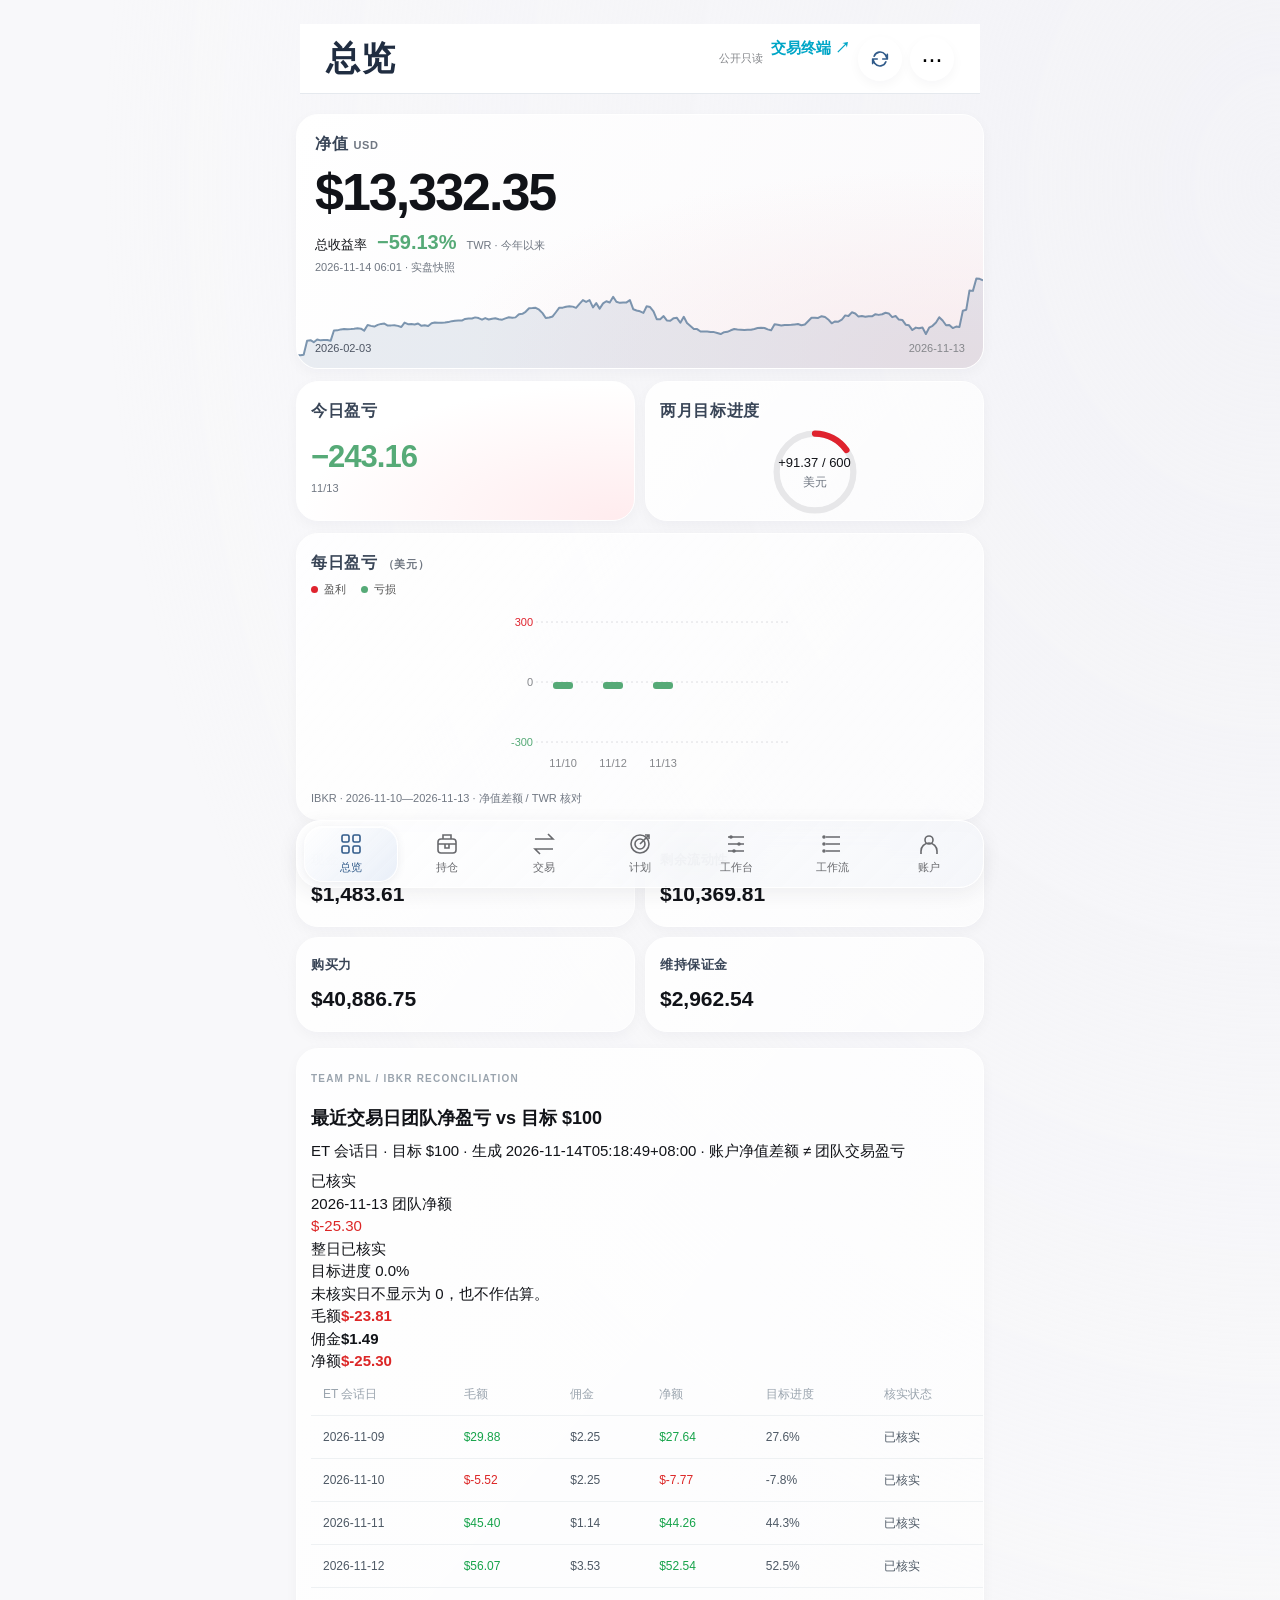
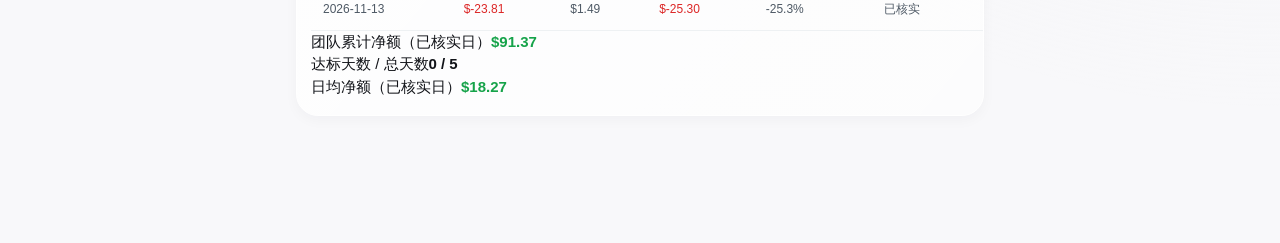
==== commit 19a80785: "Publish 2026-11-14" ====
--- a/index.html
+++ b/index.html
@@ -17,7 +17,7 @@
     <header>
       <h1 id="heading">总览</h1>
       <div class="header-actions">
-        <span class="readonly-note">公开只读</span>
+        <span class="readonly-note">公开只读</span><a href="workbench.html" style="color:#00a6c7;text-decoration:none;font-weight:700">交易终端 ↗</a>
         <button id="refresh" type="button" aria-label="重新加载数据" title="重新加载数据"><svg viewBox="0 0 24 24" aria-hidden="true"><path d="M20 7v5h-5M4 17v-5h5M5.6 9a7 7 0 0 1 12-2L20 12M4 12l2.4 5a7 7 0 0 0 12-2"/></svg></button>
         <button id="more" aria-label="查看账户">···</button>
       </div>
